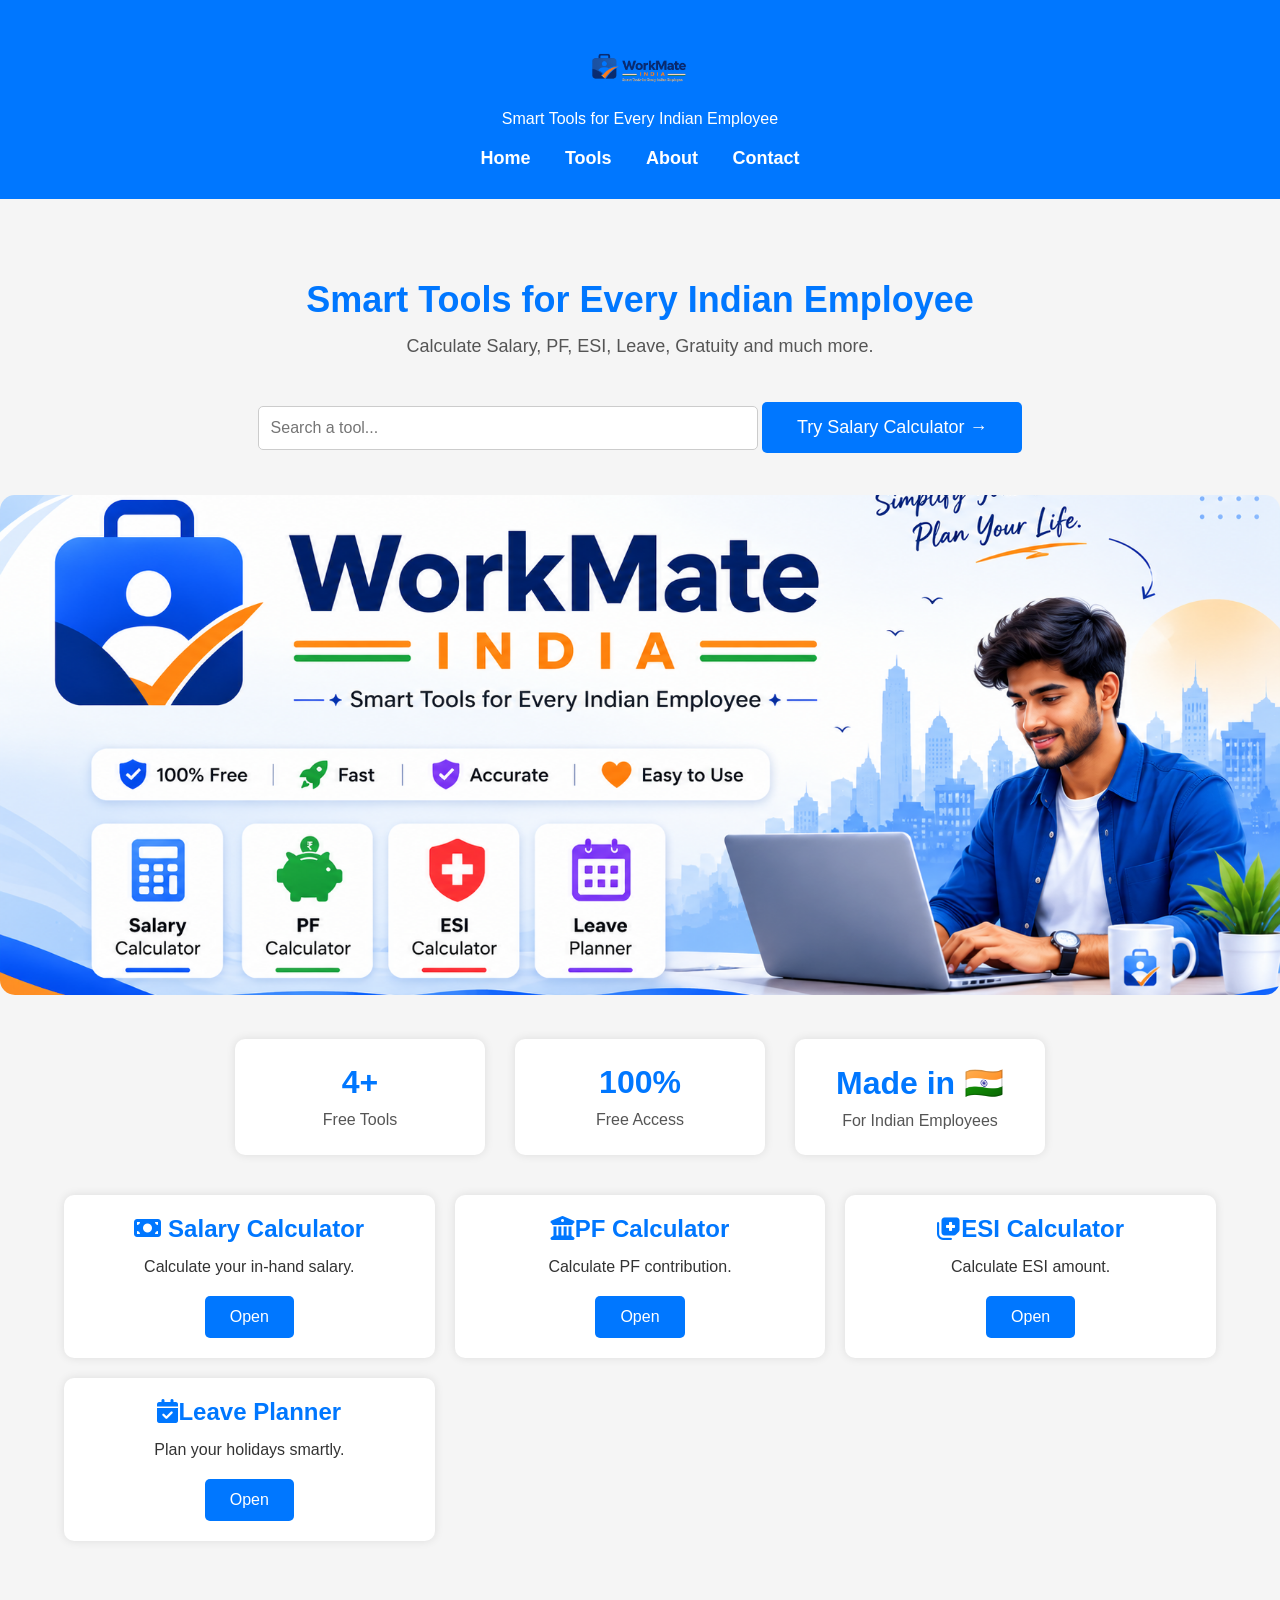
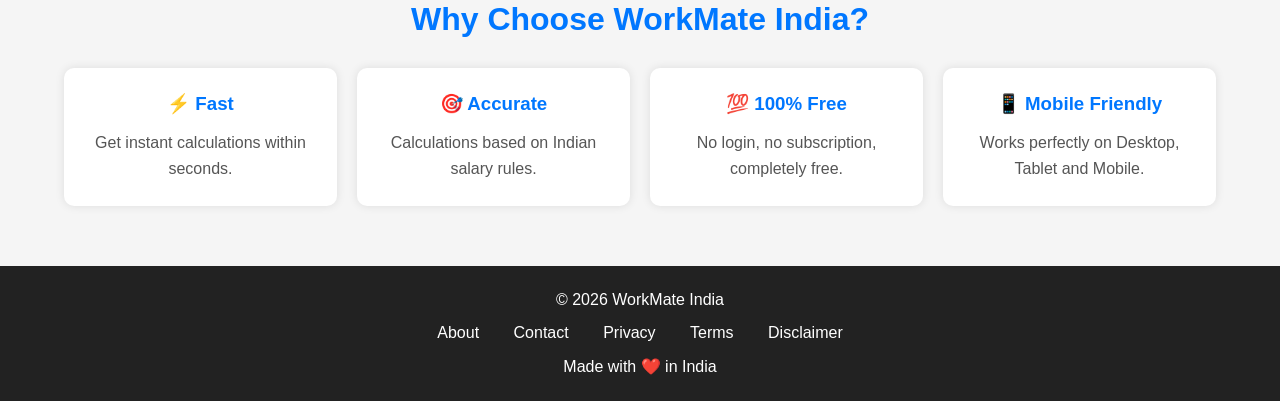
==== index.html @ 1a1a3b69 "Added Google Search Console verification file" ====
<!DOCTYPE html>
<html lang="en">

<head>
    <meta charset="UTF-8">
    <meta name="viewport" content="width=device-width, initial-scale=1.0">
    <title>WorkMate India</title>
    <link rel="icon" href="assets/favicon.ico">
    <meta name="description"
        content="Free Salary Calculator, PF Calculator, ESI Calculator and Leave Planner for Indian Employees.">

    <meta name="keywords"
        content="Salary Calculator India, PF Calculator, ESI Calculator, Leave Planner, WorkMate India">

    <meta name="robots" content="index, follow">

    <meta property="og:title" content="WorkMate India">

    <meta property="og:description" content="Smart Tools for Every Indian Employee">

    <meta property="og:type" content="website">
    <meta property="og:image" content="assets/og-image.png">
    <link rel="icon" type="image/png" href="assets/favicon.png">
    <link rel="stylesheet" href="style.css">


    <link rel="stylesheet" href="https://cdnjs.cloudflare.com/ajax/libs/font-awesome/6.7.2/css/all.min.css">
    <meta name="author" content="Kumar Palla">
    <!-- Google tag (gtag.js) -->
    <script async src="https://www.googletagmanager.com/gtag/js?id=G-10MCYLHTVH"></script>
    <script>
        window.dataLayer = window.dataLayer || [];
        function gtag() { dataLayer.push(arguments); }
        gtag('js', new Date());

        gtag('config', 'G-10MCYLHTVH');
    </script>
</head>

<body>

    <!-- Header -->
    <header>

        <div class="logo">
            <img src="assets/logo.png" alt="WorkMate India Logo">
        </div>

        <p>Smart Tools for Every Indian Employee</p>

        <nav>
            <a href="index.html">Home</a>
            <a href="#tools">Tools</a>
            <a href="about.html">About</a>
            <a href="contact.html">Contact</a>
        </nav>

    </header>


    <!-- Hero Section -->
    <section class="hero">

        <h2>Smart Tools for Every Indian Employee</h2>

        <p>
            Calculate Salary, PF, ESI, Leave, Gratuity and much more.
        </p>

        <input type="text" id="searchBox" placeholder="Search a tool...">
        <a href="tools/salary.html">
            <button class="hero-btn">
                Try Salary Calculator →
            </button>
        </a>

    </section>
    <section class="hero-banner">
        <img src="assets/banner.png" alt="WorkMate India Banner">
    </section>



    <!-- Stats Section -->
    <section class="stats">

        <div class="stat">
            <h2>4+</h2>
            <p>Free Tools</p>
        </div>

        <div class="stat">
            <h2>100%</h2>
            <p>Free Access</p>
        </div>

        <div class="stat">
            <h2>Made in 🇮🇳</h2>
            <p>For Indian Employees</p>
        </div>

    </section>

    <!-- Tools Section -->
    <section class="tools" id="tools">

        <div class="card">
            <h2><i class="fa-solid fa-money-bill"></i>
                Salary Calculator</h2>
            <p>Calculate your in-hand salary.</p>

            <a href="tools/salary.html">
                <button>Open</button>
            </a>
        </div>

        <div class="card">
            <h2><i class="fa-solid fa-building-columns"></i>PF Calculator</h2>
            <p>Calculate PF contribution.</p>

            <a href="tools/pf.html">
                <button>Open</button>
            </a>
        </div>

        <div class="card">
            <h2><i class="fa-solid fa-notes-medical"></i>ESI Calculator</h2>
            <p>Calculate ESI amount.</p>

            <a href="tools/esi.html">
                <button>Open</button>
            </a>
        </div>

        <div class="card">
            <h2><i class="fa-solid fa-calendar-check"></i>Leave Planner</h2>
            <p>Plan your holidays smartly.</p>

            <a href="tools/leave.html">
                <button>Open</button>
            </a>
        </div>

    </section>

    <!-- Why Choose WorkMate Section -->
    <section class="features">

        <h2>Why Choose WorkMate India?</h2>

        <div class="feature-grid">

            <div class="feature-card">
                <h3>⚡ Fast</h3>
                <p>Get instant calculations within seconds.</p>
            </div>

            <div class="feature-card">
                <h3>🎯 Accurate</h3>
                <p>Calculations based on Indian salary rules.</p>
            </div>

            <div class="feature-card">
                <h3>💯 100% Free</h3>
                <p>No login, no subscription, completely free.</p>
            </div>

            <div class="feature-card">
                <h3>📱 Mobile Friendly</h3>
                <p>Works perfectly on Desktop, Tablet and Mobile.</p>
            </div>

        </div>

    </section>

    <footer>

        <p>© 2026 WorkMate India</p>

        <div class="footer-links">

            <a href="about.html">About</a>

            <a href="contact.html">Contact</a>

            <a href="privacy.html">Privacy</a>

            <a href="terms.html">Terms</a>
            <a href="disclaimer.html">Disclaimer</a>

        </div>

        <p>Made with ❤️ in India</p>

    </footer>

    <script src="script.js"></script>

</body>

</html>
---- style.css ----
/* ===========================
   Global Styles
=========================== */

* {
    margin: 0;
    padding: 0;
    box-sizing: border-box;
    font-family: Arial, Helvetica, sans-serif;
}

body {
    background: #f5f5f5;
    color: #333;
}

/* ===========================
   Header
=========================== */

header {
    background: #0077ff;
    color: white;
    padding: 30px;
    text-align: center;
}

/* ===========================
   Navigation
=========================== */

nav {
    margin-top: 20px;
}

nav a {
    color: white;
    text-decoration: none;
    margin: 0 15px;
    font-size: 18px;
    font-weight: bold;
    transition: 0.3s;
}

nav a:hover {
    color: #ffd700;
}

/* ===========================
   Cards Layout
=========================== */

.tools {
    width: 90%;
    margin: 30px auto;
    display: grid;
    grid-template-columns: repeat(auto-fit, minmax(280px, 1fr));
    gap: 20px;
}

.card {
    background: white;
    padding: 20px;
    border-radius: 10px;
    box-shadow: 0 0 10px rgba(0, 0, 0, 0.1);
    text-align: center;
}

.card h2 {
    margin-bottom: 15px;
    color: #0077ff;
}

.card p {
    margin-bottom: 20px;
}

/* ===========================
   Inputs
=========================== */

input,
select {
    width: 100%;
    padding: 12px;
    margin-top: 10px;
    margin-bottom: 15px;
    border: 1px solid #ccc;
    border-radius: 5px;
    font-size: 16px;
}

/* ===========================
   Checkboxes
=========================== */

.checkbox {
    text-align: left;
    margin-bottom: 15px;
}

.checkbox label {
    display: flex;
    align-items: center;
    gap: 10px;
    cursor: pointer;
    font-size: 16px;
}

.checkbox input {
    width: 18px;
    height: 18px;
    margin: 0;
}

/* ===========================
   Buttons
=========================== */

button {
    background: #0077ff;
    color: white;
    border: none;
    padding: 12px 25px;
    cursor: pointer;
    border-radius: 5px;
    transition: 0.3s;
    font-size: 16px;
}

button:hover {
    background: #005fd1;
}

/* ===========================
   Result
=========================== */

#result {
    margin-top: 15px;
}

/* ===========================
   Result Table
=========================== */

.result-table {
    width: 100%;
    border-collapse: collapse;
    margin-top: 20px;
}

.result-table td {
    padding: 12px;
    border-bottom: 1px solid #ddd;
}

.result-table td:first-child {
    text-align: left;
}

.result-table td:last-child {
    text-align: right;
    font-weight: bold;
}

.result-table .total {
    background: #0077ff;
    color: white;
    font-size: 18px;
}

/* ===========================
   Action Buttons
=========================== */

.action-buttons {
    display: flex;
    justify-content: center;
    gap: 10px;
    margin-top: 20px;
    flex-wrap: wrap;
}

.action-buttons a {
    text-decoration: none;
}

.action-buttons button {
    min-width: 140px;
}

/* ===========================
   Footer
=========================== */

footer {
    background: #222;
    color: white;
    text-align: center;
    padding: 20px;
    margin-top: 50px;
}

footer p {
    margin: 5px 0;
}

/* ===========================
   Responsive
=========================== */

@media (max-width:768px) {

    header h1 {
        font-size: 28px;
    }

    nav a {
        display: block;
        margin: 10px 0;
    }

    .tools {
        width: 95%;
    }

    .card {
        padding: 15px;
    }

    button {
        width: 100%;
    }

    textarea {
        width: 100%;
        padding: 12px;
        margin-top: 10px;
        margin-bottom: 15px;
        border: 1px solid #ccc;
        border-radius: 5px;
        resize: vertical;
        font-size: 16px;
    }

    /* ===========================
   Hero Section
=========================== */

    .hero {
        text-align: center;
        padding: 40px 20px;
    }

    .hero h2 {
        color: #0077ff;
        font-size: 36px;
        margin-bottom: 15px;
    }

    .hero p {
        color: #555;
        margin-bottom: 25px;
        font-size: 18px;
    }

    #searchBox {
        width: 50%;
        max-width: 500px;
    }

    @media(max-width:768px) {

        #searchBox {

            width: 90%;

        }

    }

}

/* ===========================
   Hero Section
=========================== */

.hero {
    text-align: center;
    padding: 40px 20px;
}

.hero h2 {
    color: #0077ff;
    font-size: 36px;
    margin-bottom: 15px;
}

.hero p {
    color: #555;
    margin-bottom: 25px;
    font-size: 18px;
}

#searchBox {
    width: 50%;
    max-width: 500px;
}

@media(max-width:768px) {

    #searchBox {

        width: 90%;

    }

}

.logo {

    font-size: 42px;

    font-weight: bold;

    letter-spacing: 1px;

}

/* ===========================
   Stats Section
=========================== */

.stats {
    display: flex;
    justify-content: center;
    gap: 30px;
    margin: 40px auto;
    flex-wrap: wrap;
    width: 90%;
}

.stat {
    background: #fff;
    padding: 25px;
    width: 250px;
    border-radius: 10px;
    box-shadow: 0 0 10px rgba(0, 0, 0, .1);
    text-align: center;
    transition: 0.3s;
}

.stat:hover {
    transform: translateY(-5px);
}

.stat h2 {
    color: #0077ff;
    font-size: 32px;
    margin-bottom: 10px;
}

.stat p {
    color: #555;
}

/* ===========================
   Why Choose WorkMate
=========================== */

.features {
    width: 90%;
    margin: 60px auto;
    text-align: center;
}

.features h2 {
    color: #0077ff;
    margin-bottom: 30px;
    font-size: 32px;
}

.feature-grid {
    display: grid;
    grid-template-columns: repeat(auto-fit, minmax(230px, 1fr));
    gap: 20px;
}

.feature-card {
    background: white;
    padding: 25px;
    border-radius: 10px;
    box-shadow: 0 0 10px rgba(0, 0, 0, .1);
    transition: 0.3s;
}

.feature-card:hover {
    transform: translateY(-5px);
}

.feature-card h3 {
    color: #0077ff;
    margin-bottom: 15px;
}

.feature-card p {
    color: #555;
    line-height: 1.6;
}

.hero-btn {
    margin-top: 20px;
    padding: 15px 35px;
    font-size: 18px;
}

.footer-links {

    margin: 15px 0;

}

.footer-links a {

    color: white;

    text-decoration: none;

    margin: 0 15px;

}

.footer-links a:hover {

    text-decoration: underline;

}

.logo img {
    height: 70px;
}

.hero {

    background: #f5f5f5;

    padding: 80px 20px;

    text-align: center;

    color: #222;
    padding-bottom: 30px;

}

.logo {
    display: flex;
    justify-content: center;
    align-items: center;
    gap: 20px;
}

.logo img {
    width: 120px;
    height: auto;
}

.logo h1 {
    color: #fff;
    font-size: 48px;
    margin: 0;
}

.logo p {
    color: #fff;
    margin-top: 5px;
    font-size: 20px;
}

.hero-banner {
    width: 100%;
    margin: 30px 0;
    margin-top: 0;
}

.hero-banner img {
    width: 100%;
    max-height: 500px;
    object-fit: cover;
    border-radius: 15px;
}

.card {

    transition: .3s;

}

.card:hover {

    transform: translateY(-8px);

    box-shadow: 0 15px 35px rgba(0, 0, 0, .15);

}
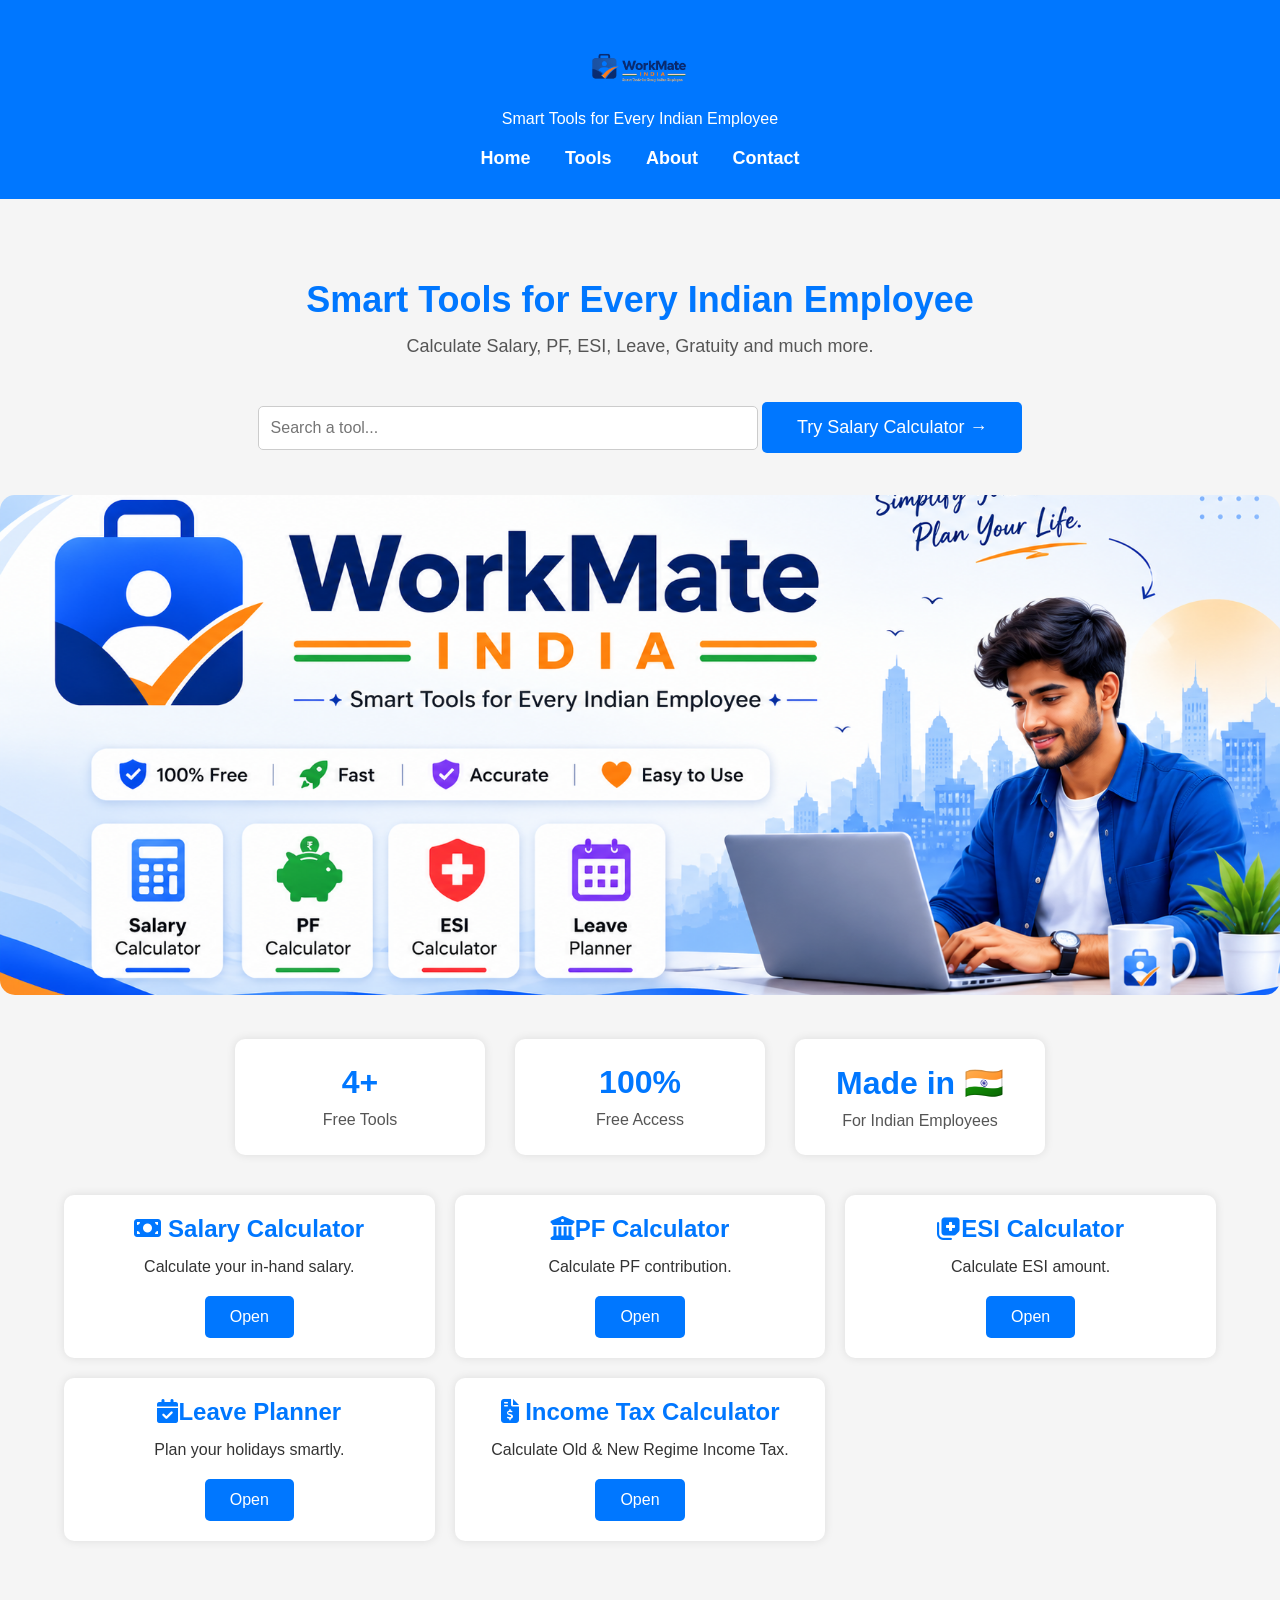
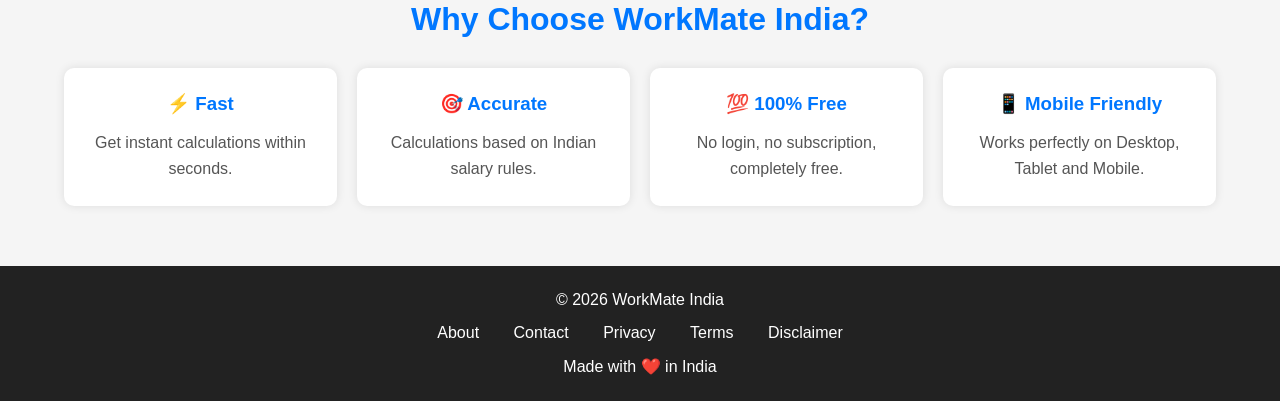
==== commit bdc10275: "Refactored JavaScript into separate modules" ====
--- a/index.html
+++ b/index.html
@@ -140,6 +140,20 @@
                 <button>Open</button>
             </a>
         </div>
+        <div class="card">
+
+            <h2>
+                <i class="fa-solid fa-file-invoice-dollar"></i>
+                Income Tax Calculator
+            </h2>
+
+            <p>Calculate Old & New Regime Income Tax.</p>
+
+            <a href="tools/tax.html">
+                <button>Open</button>
+            </a>
+
+        </div>
 
     </section>
 
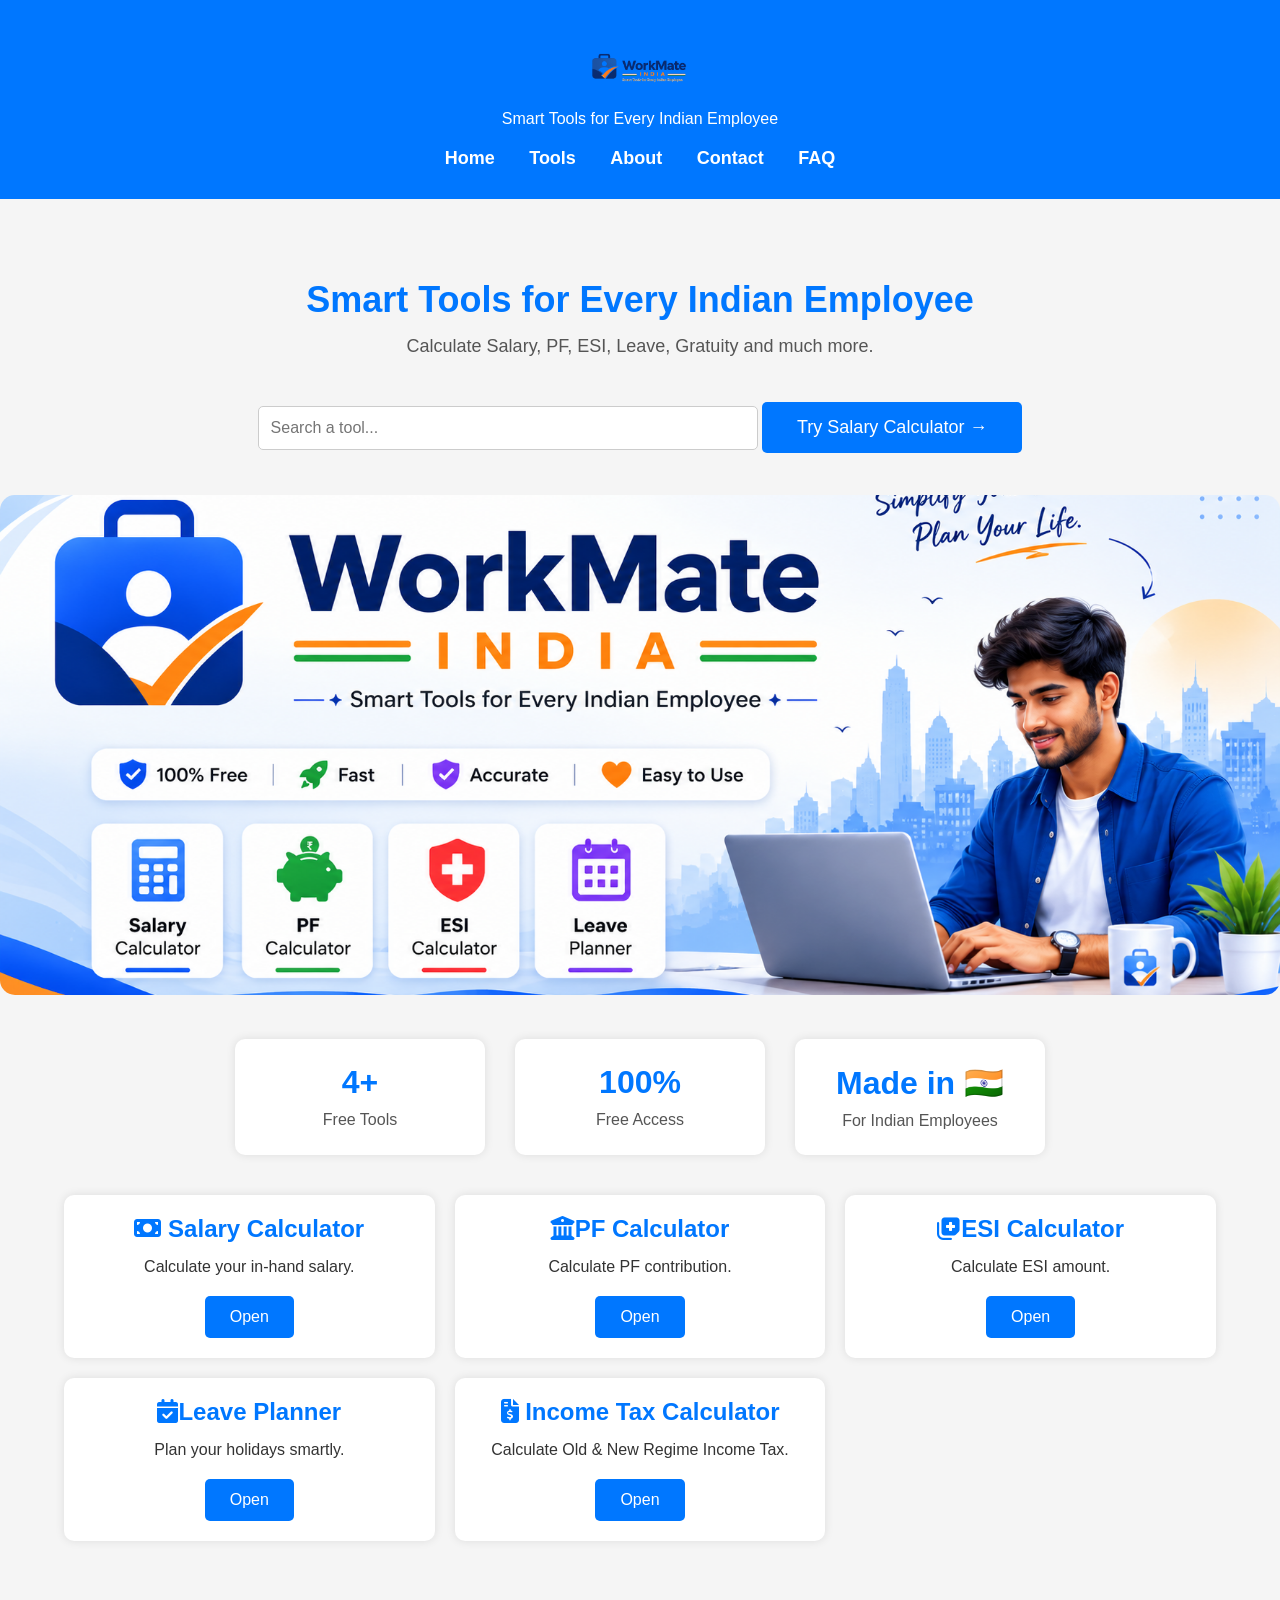
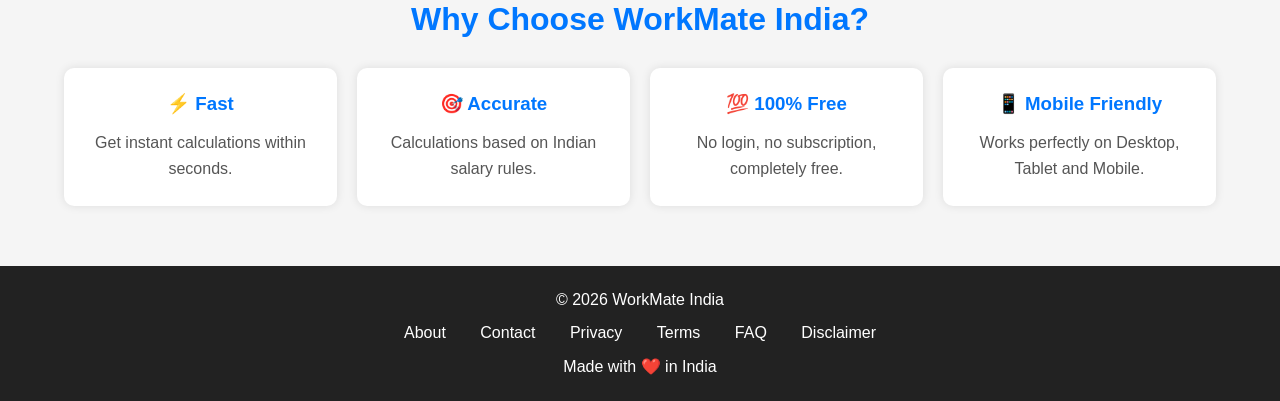
==== commit d98a7ce3: "Added FAQ page" ====
--- a/index.html
+++ b/index.html
@@ -53,6 +53,7 @@
             <a href="#tools">Tools</a>
             <a href="about.html">About</a>
             <a href="contact.html">Contact</a>
+            <a href="faq.html">FAQ</a>
         </nav>
 
     </header>
@@ -201,6 +202,7 @@
             <a href="privacy.html">Privacy</a>
 
             <a href="terms.html">Terms</a>
+            <a href="faq.html">FAQ</a>
             <a href="disclaimer.html">Disclaimer</a>
 
         </div>
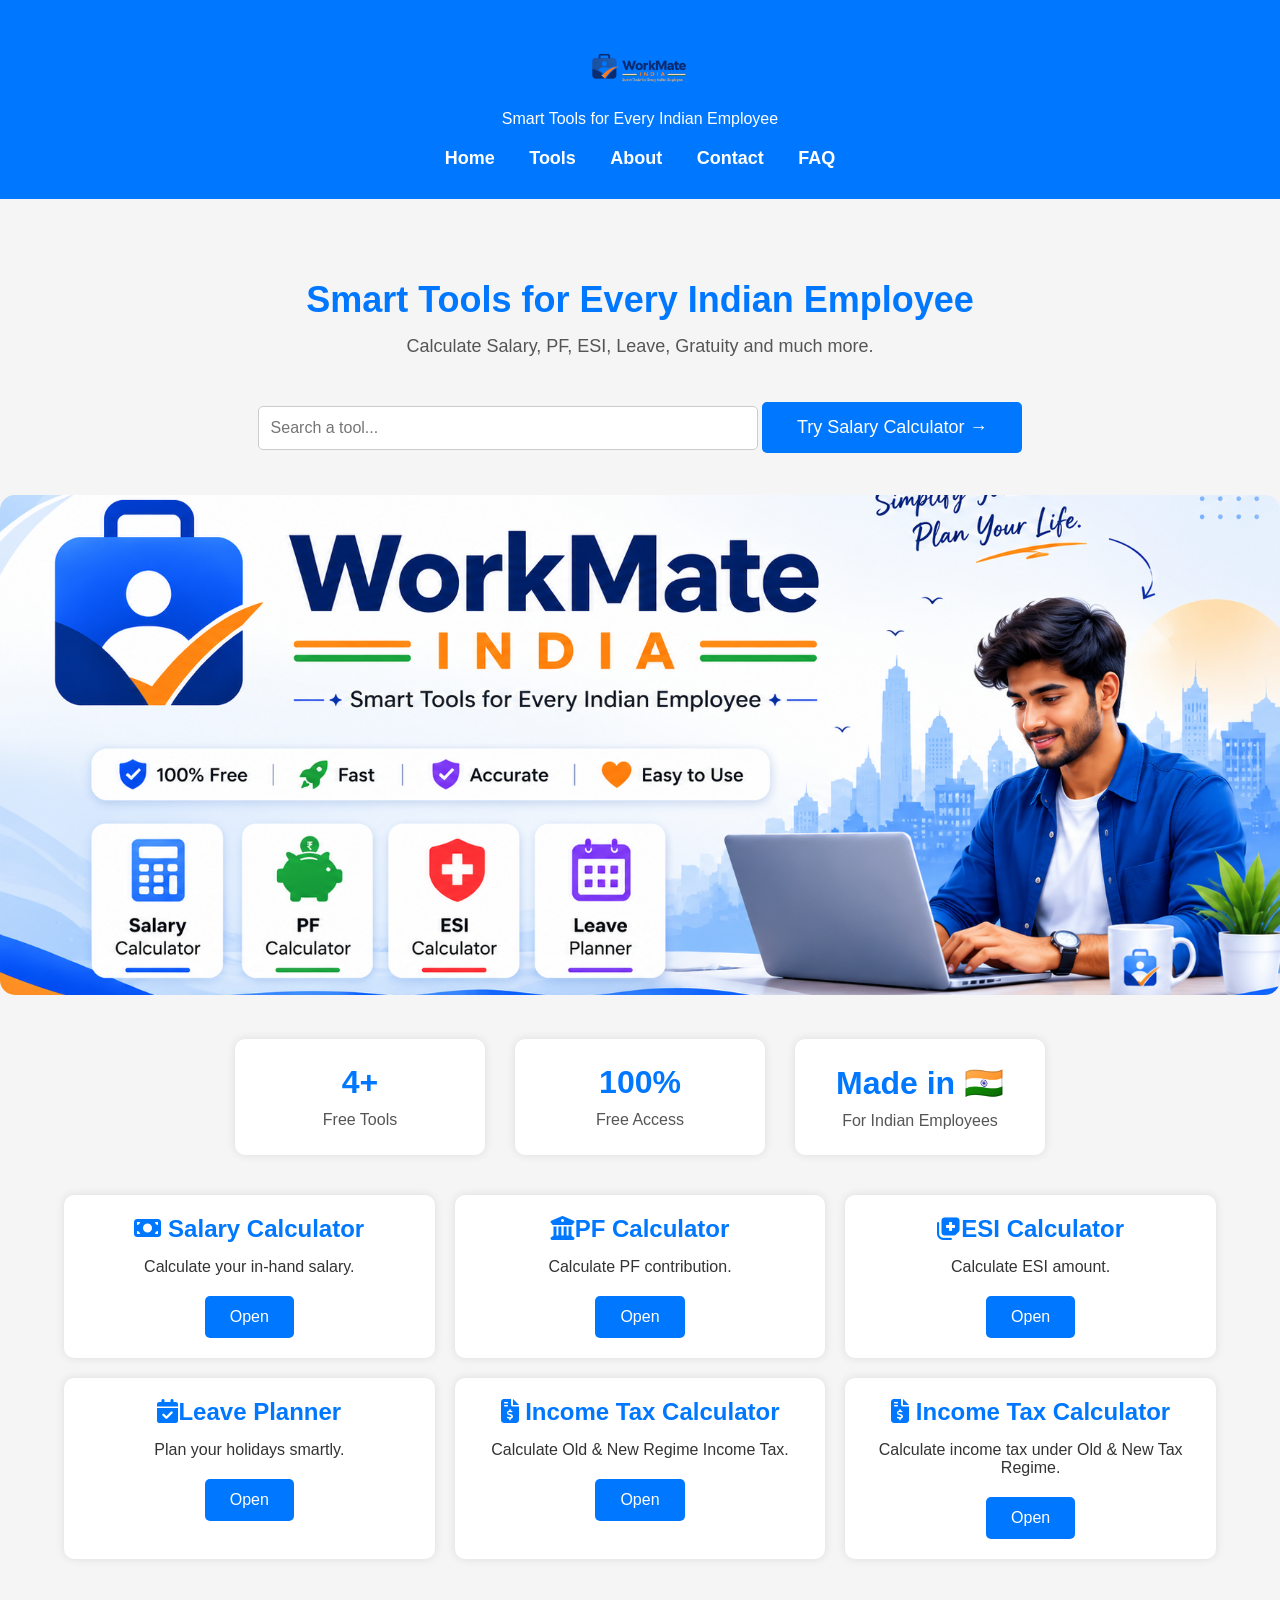
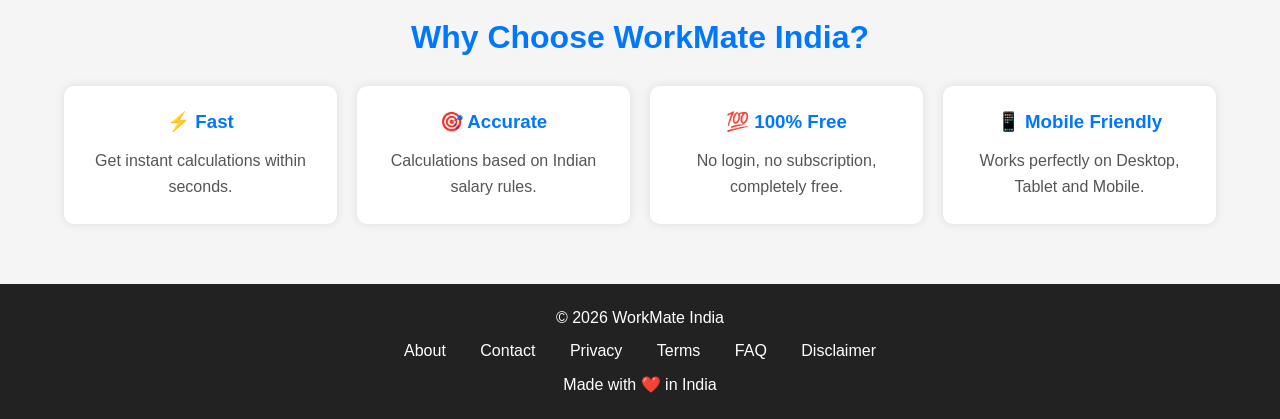
==== commit 5cc8a387: "Added income tax page" ====
--- a/index.html
+++ b/index.html
@@ -155,6 +155,18 @@
             </a>
 
         </div>
+        <div class="card">
+            <h2>
+                <i class="fa-solid fa-file-invoice-dollar"></i>
+                Income Tax Calculator
+            </h2>
+
+            <p>Calculate income tax under Old & New Tax Regime.</p>
+
+            <a href="tools/income-tax.html">
+                <button>Open</button>
+            </a>
+        </div>
 
     </section>
 
@@ -202,7 +214,7 @@
             <a href="privacy.html">Privacy</a>
 
             <a href="terms.html">Terms</a>
-            <a href="faq.html">FAQ</a>
+            <a href="./faq.html">FAQ</a>
             <a href="disclaimer.html">Disclaimer</a>
 
         </div>
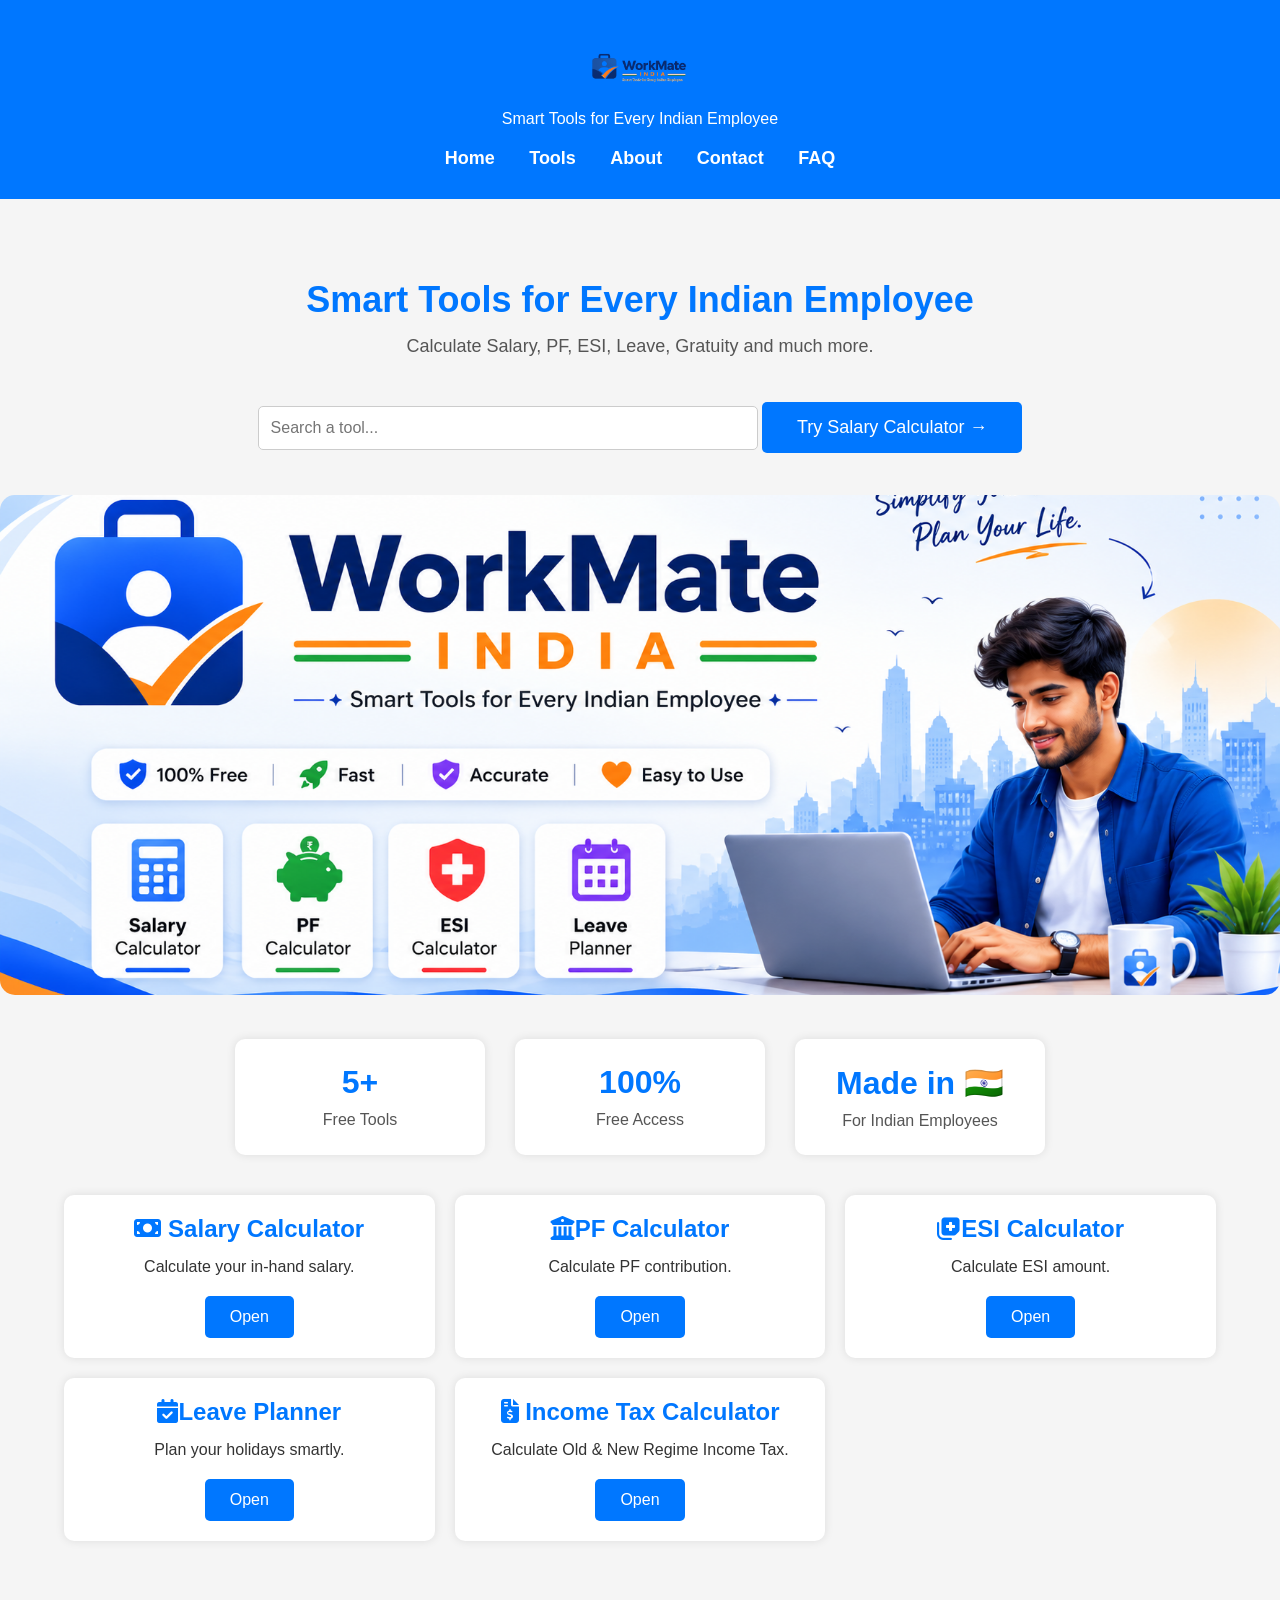
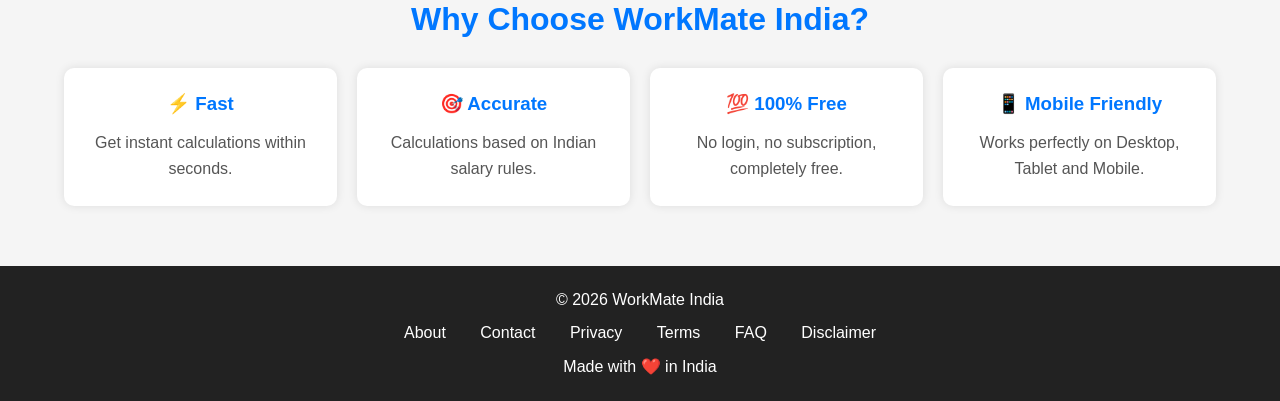
==== commit 55e2ebdb: "updated" ====
--- a/index.html
+++ b/index.html
@@ -86,7 +86,7 @@
     <section class="stats">
 
         <div class="stat">
-            <h2>4+</h2>
+            <h2>5+</h2>
             <p>Free Tools</p>
         </div>
 
@@ -155,18 +155,7 @@
             </a>
 
         </div>
-        <div class="card">
-            <h2>
-                <i class="fa-solid fa-file-invoice-dollar"></i>
-                Income Tax Calculator
-            </h2>
-
-            <p>Calculate income tax under Old & New Tax Regime.</p>
-
-            <a href="tools/income-tax.html">
-                <button>Open</button>
-            </a>
-        </div>
+
 
     </section>
 
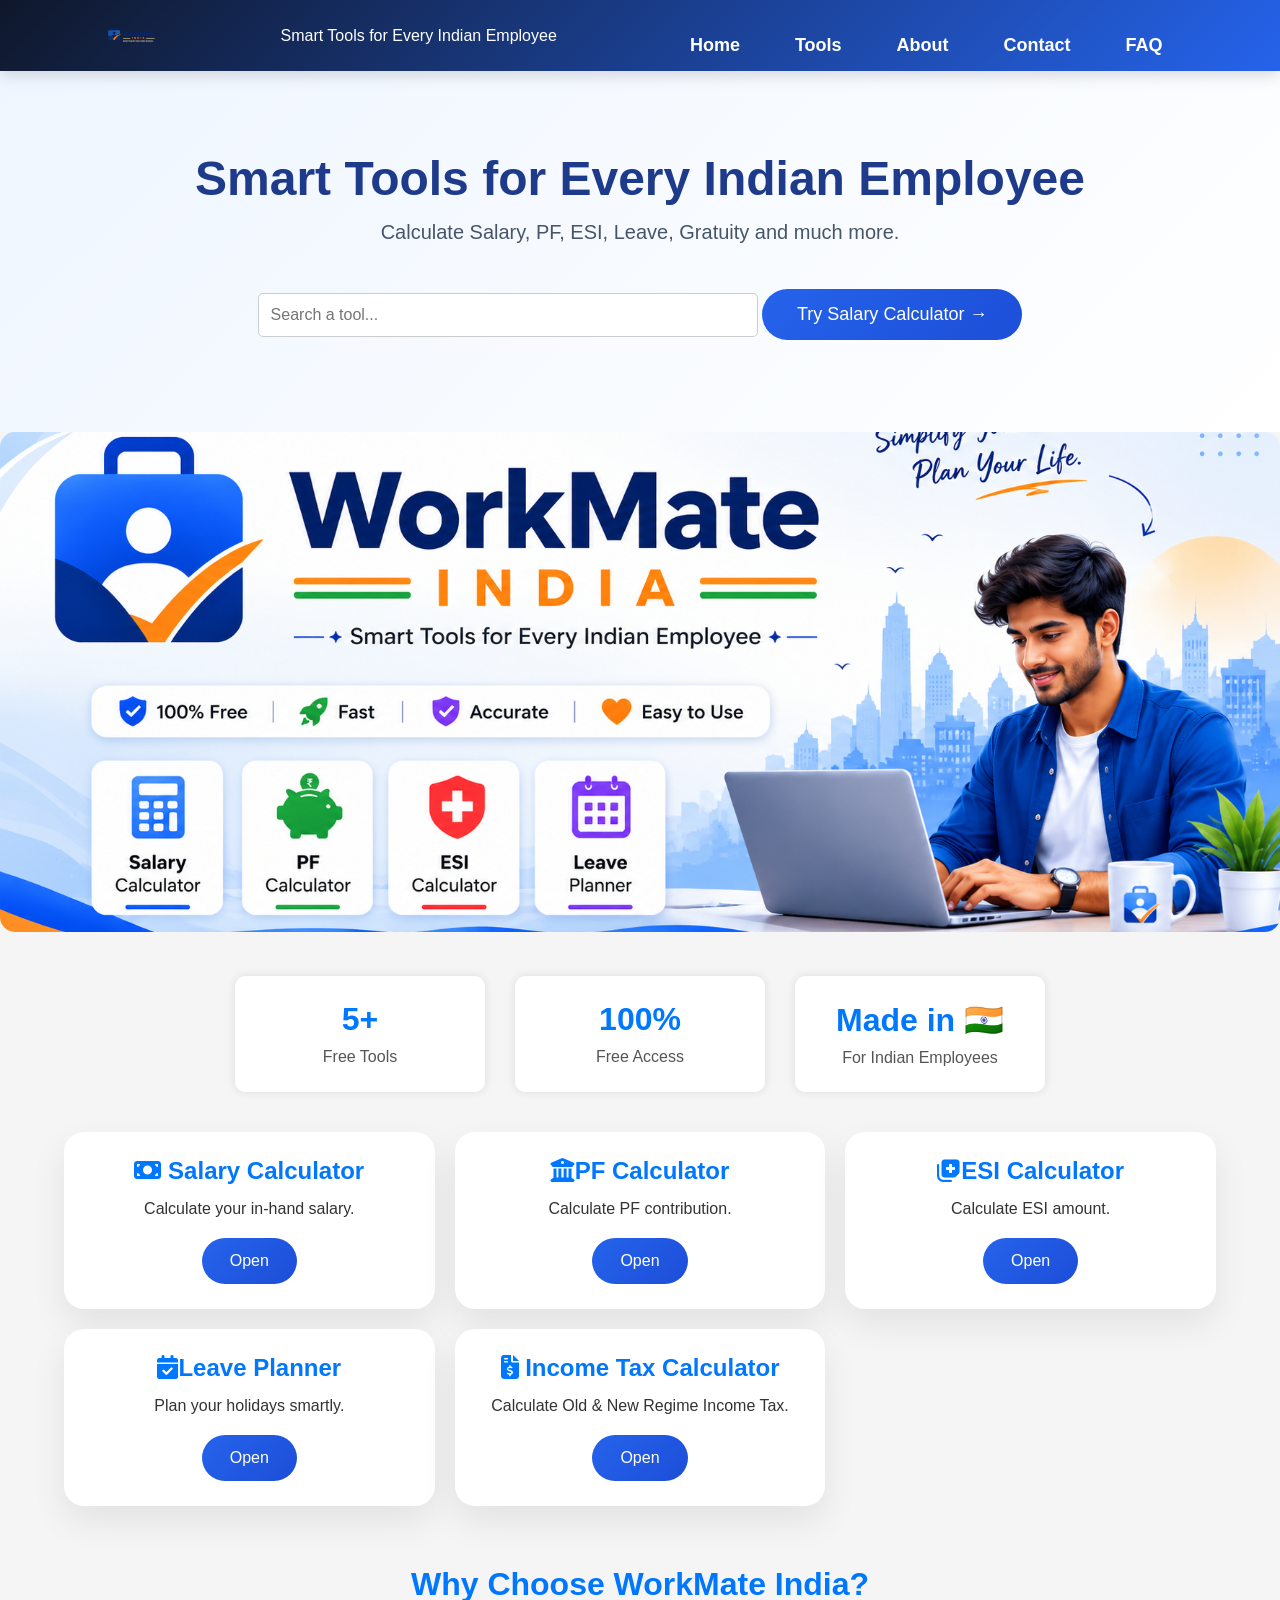
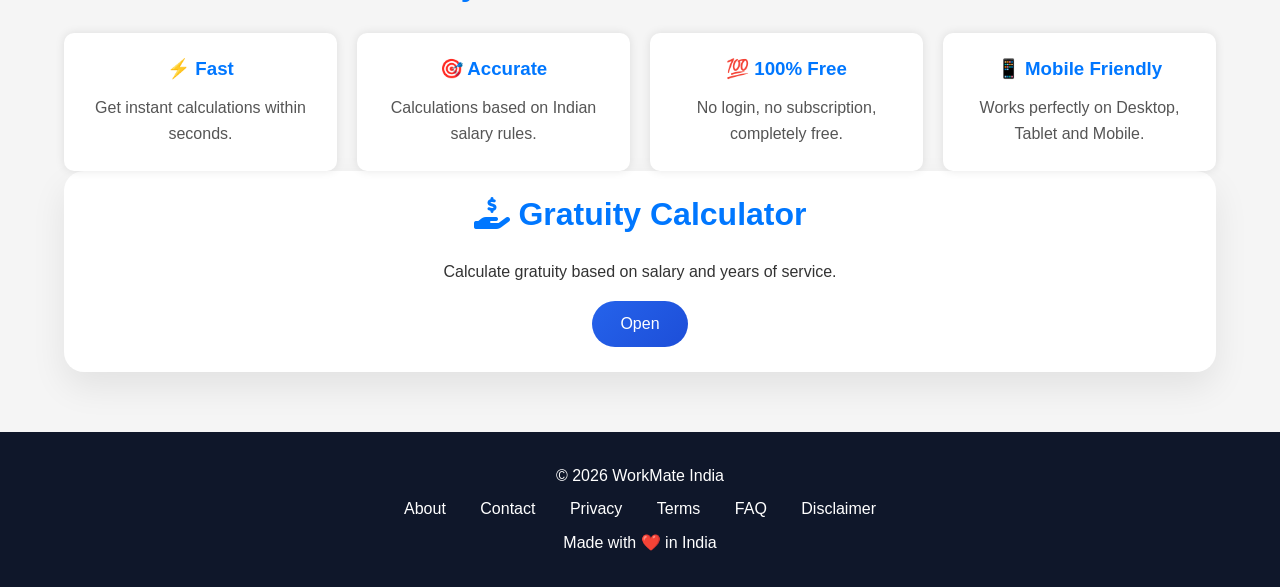
==== commit 9eea1032: "Added Gratuity Calculator" ====
--- a/index.html
+++ b/index.html
@@ -150,7 +150,7 @@
 
             <p>Calculate Old & New Regime Income Tax.</p>
 
-            <a href="tools/tax.html">
+            <a href="tools/income-tax.html">
                 <button>Open</button>
             </a>
 
@@ -185,6 +185,20 @@
                 <h3>📱 Mobile Friendly</h3>
                 <p>Works perfectly on Desktop, Tablet and Mobile.</p>
             </div>
+
+        </div>
+        <div class="card">
+
+            <h2>
+                <i class="fa-solid fa-hand-holding-dollar"></i>
+                Gratuity Calculator
+            </h2>
+
+            <p>Calculate gratuity based on salary and years of service.</p>
+
+            <a href="tools/gratuity.html">
+                <button>Open</button>
+            </a>
 
         </div>
 
@@ -212,7 +226,8 @@
 
     </footer>
 
-    <script src="script.js"></script>
+    <!-- <script src="script.js"></script> -->
+    <link rel="stylesheet" href="style-v2.css">
 
 </body>
 
--- a/style-v2.css
+++ b/style-v2.css
@@ -0,0 +1,112 @@
+/* WorkMate India - style.css v2 Starter Replace your header,
+hero,
+card,
+button and footer styles with these improved styles. */
+
+/* HEADER */
+header {
+    position: sticky;
+    top: 0;
+    z-index: 1000;
+    display: flex;
+    justify-content: space-between;
+    align-items: center;
+    padding: 15px 8%;
+    background: linear-gradient(135deg, #0f172a, #2563eb);
+    color: #fff;
+    box-shadow: 0 4px 15px rgba(0, 0, 0, .15);
+}
+
+.logo {
+    display: flex;
+    align-items: center;
+    gap: 12px;
+    font-size: 28px;
+    font-weight: bold;
+}
+
+.logo img {
+    width: 60px;
+    border-radius: 12px;
+}
+
+nav {
+    display: flex;
+    gap: 25px;
+}
+
+nav a {
+    color: #fff;
+    text-decoration: none;
+    font-weight: 600;
+    transition: .3s;
+}
+
+nav a:hover {
+    color: #FFD700;
+}
+
+/* HERO */
+.hero {
+    background: linear-gradient(135deg, #eff6ff, #ffffff);
+    text-align: center;
+    padding: 80px 20px;
+}
+
+.hero h2 {
+    font-size: 48px;
+    color: #1e3a8a;
+}
+
+.hero p {
+    font-size: 20px;
+    color: #475569;
+}
+
+/* CARDS */
+.card {
+    background: #fff;
+    border-radius: 20px;
+    padding: 25px;
+    box-shadow: 0 15px 35px rgba(0, 0, 0, .08);
+    transition: .3s;
+}
+
+.card:hover {
+    transform: translateY(-8px);
+}
+
+/* BUTTON */
+button {
+    border: none;
+    border-radius: 50px;
+    padding: 14px 28px;
+    background: linear-gradient(135deg, #2563eb, #1d4ed8);
+    color: #fff;
+    cursor: pointer;
+}
+
+/* FOOTER */
+footer {
+    background: #0f172a;
+    color: #fff;
+    text-align: center;
+    padding: 30px;
+}
+
+/* RESPONSIVE */
+@media(max-width:768px) {
+    header {
+        flex-direction: column;
+        gap: 15px;
+    }
+
+    nav {
+        flex-wrap: wrap;
+        justify-content: center;
+    }
+
+    .hero h2 {
+        font-size: 34px;
+    }
+}
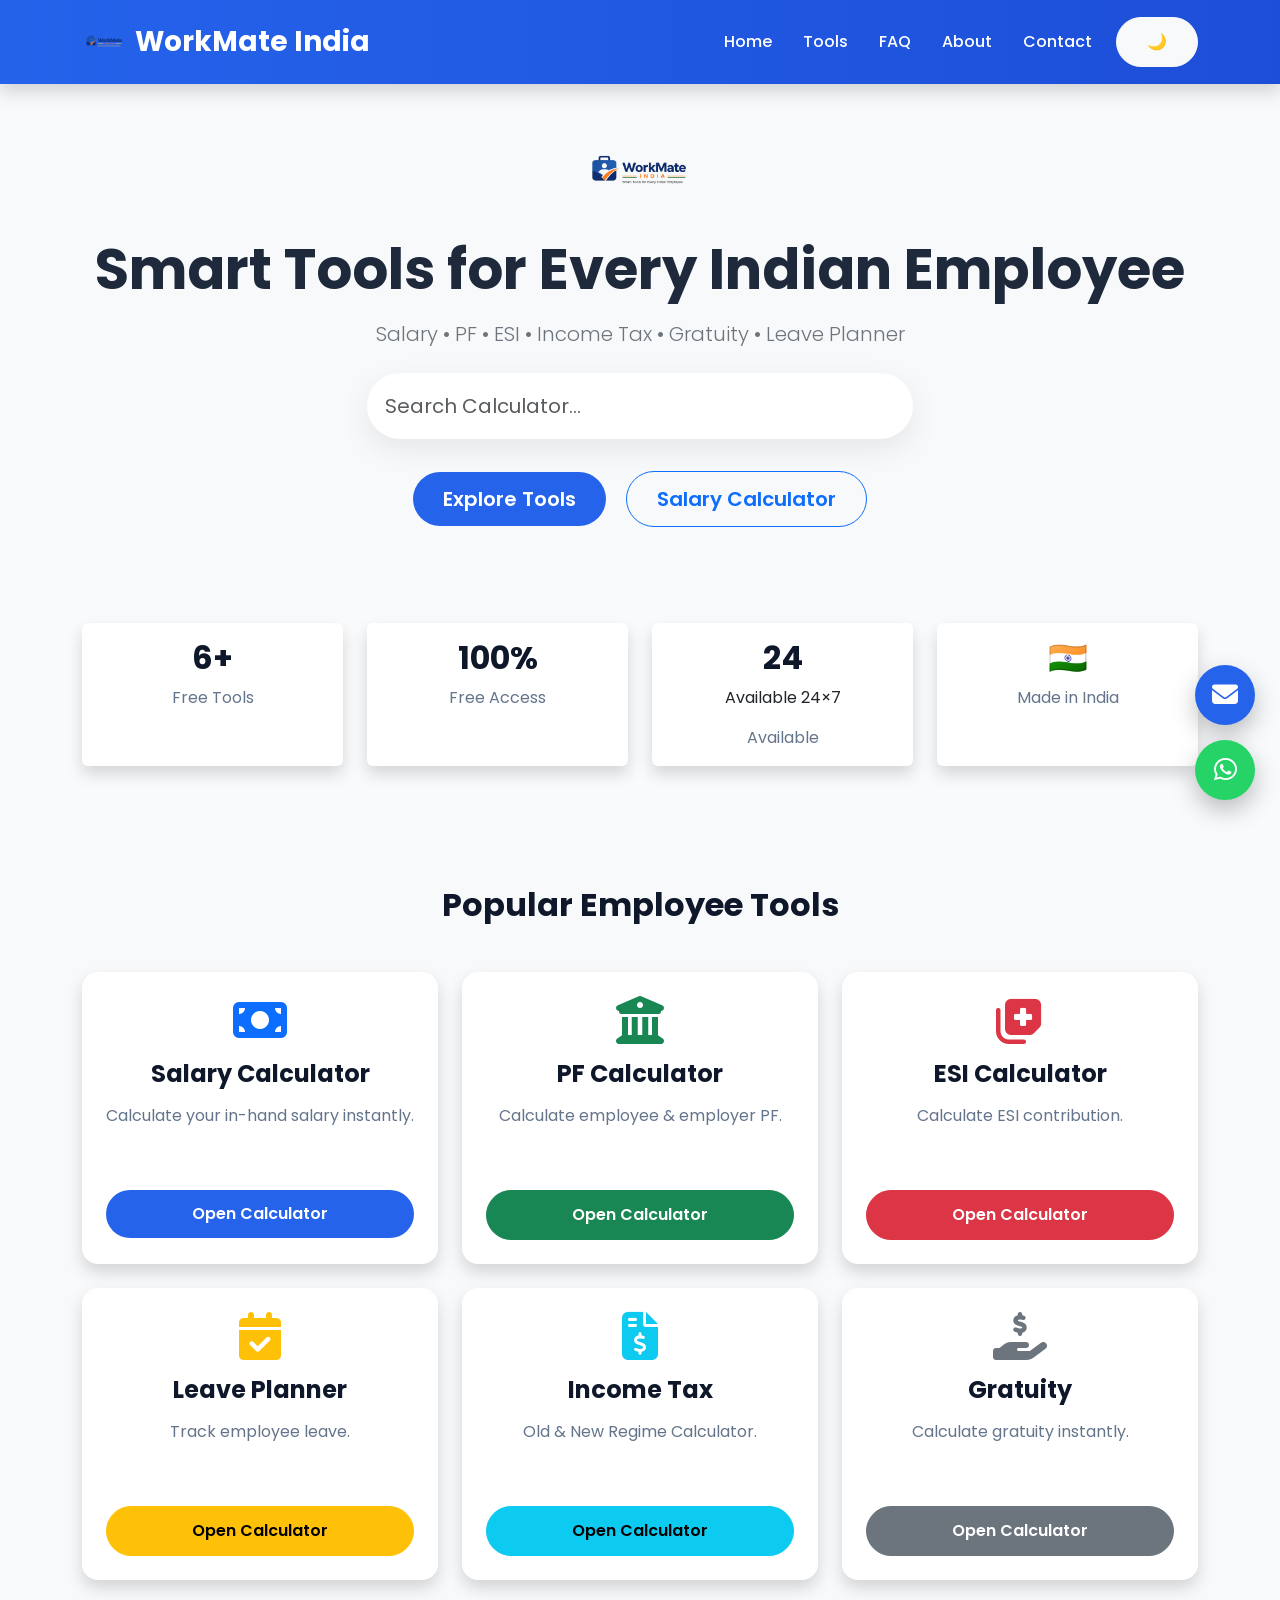
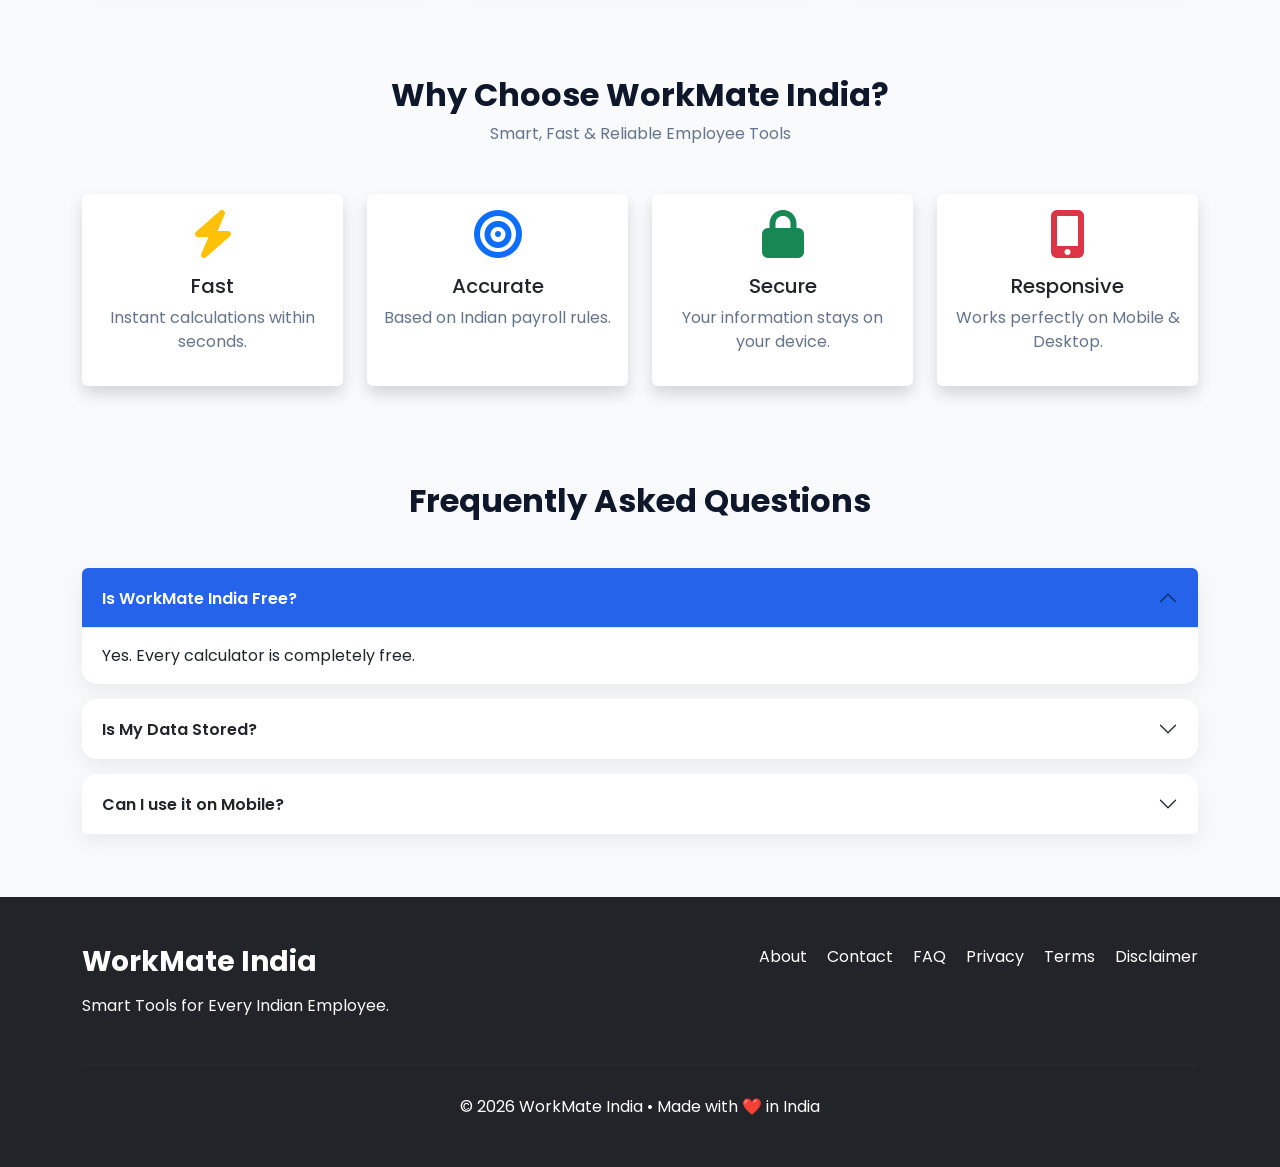
==== commit a8757c82: "updated version" ====
--- a/index.html
+++ b/index.html
@@ -2,232 +2,896 @@
 <html lang="en">
 
 <head>
+
     <meta charset="UTF-8">
     <meta name="viewport" content="width=device-width, initial-scale=1.0">
-    <title>WorkMate India</title>
-    <link rel="icon" href="assets/favicon.ico">
+
+    <title>WorkMate India | Smart Tools for Every Indian Employee</title>
+
     <meta name="description"
-        content="Free Salary Calculator, PF Calculator, ESI Calculator and Leave Planner for Indian Employees.">
+        content="Free Salary Calculator, PF Calculator, ESI Calculator, Income Tax Calculator, Gratuity Calculator and Leave Planner for Indian Employees.">
 
     <meta name="keywords"
-        content="Salary Calculator India, PF Calculator, ESI Calculator, Leave Planner, WorkMate India">
-
-    <meta name="robots" content="index, follow">
+        content="Salary Calculator India, PF Calculator, ESI Calculator, Income Tax Calculator, Gratuity Calculator, WorkMate India">
+
+    <meta name="author" content="Kumar Palla">
+
+    <meta name="robots" content="index,follow">
 
     <meta property="og:title" content="WorkMate India">
 
     <meta property="og:description" content="Smart Tools for Every Indian Employee">
 
     <meta property="og:type" content="website">
+
     <meta property="og:image" content="assets/og-image.png">
-    <link rel="icon" type="image/png" href="assets/favicon.png">
+
+    <link rel="icon" href="assets/favicon.png">
+
+    <!-- Bootstrap 5 -->
+
+    <link href="https://cdn.jsdelivr.net/npm/bootstrap@5.3.7/dist/css/bootstrap.min.css" rel="stylesheet">
+
+    <!-- Font Awesome -->
+
+    <link rel="stylesheet" href="https://cdnjs.cloudflare.com/ajax/libs/font-awesome/6.7.2/css/all.min.css">
+
+    <!-- Custom CSS -->
+
     <link rel="stylesheet" href="style.css">
 
-
-    <link rel="stylesheet" href="https://cdnjs.cloudflare.com/ajax/libs/font-awesome/6.7.2/css/all.min.css">
-    <meta name="author" content="Kumar Palla">
-    <!-- Google tag (gtag.js) -->
+    <!-- Google Analytics -->
+
     <script async src="https://www.googletagmanager.com/gtag/js?id=G-10MCYLHTVH"></script>
+
     <script>
+
         window.dataLayer = window.dataLayer || [];
-        function gtag() { dataLayer.push(arguments); }
+
+        function gtag() {
+            dataLayer.push(arguments);
+        }
+
         gtag('js', new Date());
 
         gtag('config', 'G-10MCYLHTVH');
+
     </script>
+
+    <link rel="canonical" href="https://kumarpalla.github.io/workmate-india/">
+    <meta name="theme-color" content="#2563eb">
+    <meta property="og:url" content="https://kumarpalla.github.io/workmate-india/">
+    <meta property="og:image:width" content="1200">
+    <meta property="og:image:height" content="630">
+    <meta name="twitter:card" content="summary_large_image">
+
+    <meta name="twitter:title" content="WorkMate India">
+
+    <meta name="twitter:description" content="Smart Tools for Every Indian Employee">
+
+    <meta name="twitter:image" content="https://kumarpalla.github.io/workmate-india/assets/og-image.png">
+
 </head>
 
 <body>
-
-    <!-- Header -->
-    <header>
-
-        <div class="logo">
-            <img src="assets/logo.png" alt="WorkMate India Logo">
+    <!-- Loading Screen -->
+
+    <div id="loader">
+
+        <div class="loader-content">
+
+            <img src="assets/logo.png" alt="WorkMate India">
+
+            <h2>WorkMate India</h2>
+
+            <div class="spinner-border text-primary mt-3" role="status">
+
+            </div>
+
         </div>
 
-        <p>Smart Tools for Every Indian Employee</p>
-
-        <nav>
-            <a href="index.html">Home</a>
-            <a href="#tools">Tools</a>
-            <a href="about.html">About</a>
-            <a href="contact.html">Contact</a>
-            <a href="faq.html">FAQ</a>
-        </nav>
-
-    </header>
-
-
-    <!-- Hero Section -->
-    <section class="hero">
-
-        <h2>Smart Tools for Every Indian Employee</h2>
-
-        <p>
-            Calculate Salary, PF, ESI, Leave, Gratuity and much more.
-        </p>
-
-        <input type="text" id="searchBox" placeholder="Search a tool...">
-        <a href="tools/salary.html">
-            <button class="hero-btn">
-                Try Salary Calculator →
+    </div>
+
+    <!-- ===========================
+        NAVBAR
+=========================== -->
+
+    <nav class="navbar navbar-expand-lg navbar-dark bg-primary shadow sticky-top">
+
+        <div class="container">
+
+            <a class="navbar-brand fw-bold d-flex align-items-center" href="index.html">
+
+                <img src="assets/logo.png" width="45" class="me-2" alt="WorkMate India">
+
+                WorkMate India
+
+            </a>
+
+            <button class="navbar-toggler" type="button" data-bs-toggle="collapse" data-bs-target="#navbar">
+
+                <span class="navbar-toggler-icon"></span>
+
             </button>
+
+            <div class="collapse navbar-collapse" id="navbar">
+
+                <ul class="navbar-nav ms-auto">
+
+                    <li class="nav-item">
+
+                        <a class="nav-link active" href="index.html">
+
+                            Home
+
+                        </a>
+
+                    </li>
+
+                    <li class="nav-item">
+
+                        <a class="nav-link" href="#tools">
+
+                            Tools
+
+                        </a>
+
+                    </li>
+
+                    <li class="nav-item">
+
+                        <a class="nav-link" href="faq.html">
+
+                            FAQ
+
+                        </a>
+
+                    </li>
+
+                    <li class="nav-item">
+
+                        <a class="nav-link" href="about.html">
+
+                            About
+
+                        </a>
+
+                    </li>
+
+                    <li class="nav-item">
+
+                        <a class="nav-link" href="contact.html">
+
+                            Contact
+
+                        </a>
+
+                    </li>
+
+                </ul>
+                <button id="themeToggle" class="btn btn-light ms-3">
+
+                    🌙
+
+                </button>
+
+            </div>
+
+        </div>
+
+    </nav>
+
+    <!-- ===========================
+        HERO
+=========================== -->
+
+    <section class="bg-light py-5">
+
+        <div class="container text-center">
+
+            <img src="assets/logo.png" width="120" class="mb-4" alt="Logo">
+
+            <h1 class="display-4 fw-bold">
+
+                Smart Tools for Every Indian Employee
+
+            </h1>
+
+            <p class="lead text-secondary mt-3">
+
+                Salary • PF • ESI • Income Tax • Gratuity • Leave Planner
+
+            </p>
+
+            <div class="row justify-content-center mt-4">
+
+                <div class="col-lg-6">
+
+                    <input type="text" id="searchBox" class="form-control form-control-lg"
+                        placeholder="Search Calculator...">
+                    <div id="searchSuggestions" class="list-group mt-2"></div>
+
+                </div>
+
+            </div>
+
+            <div class="mt-4">
+
+                <a href="#tools" class="btn btn-primary btn-lg me-3">
+
+                    Explore Tools
+
+                </a>
+
+                <a href="tools/salary.html" class="btn btn-outline-primary btn-lg">
+
+                    Salary Calculator
+
+                </a>
+
+            </div>
+
+        </div>
+
+    </section>
+
+    <!-- ===========================
+        STATS
+=========================== -->
+
+    <section class="py-5">
+
+        <div class="container">
+
+            <div class="row text-center">
+
+                <div class="col-md-3 mb-4">
+
+                    <div class="card border-0 shadow h-100">
+
+                        <div class="card-body">
+
+                            <h2 class="counter" data-target="6">0</h2>
+                            <p class="text-muted mb-0">
+
+                                Free Tools
+
+                            </p>
+
+                        </div>
+
+                    </div>
+
+                </div>
+
+                <div class="col-md-3 mb-4">
+
+                    <div class="card border-0 shadow h-100">
+
+                        <div class="card-body">
+
+                            <h2 class="counter" data-target="100">0</h2>
+
+                            <p class="text-muted mb-0">
+
+                                Free Access
+
+                            </p>
+
+                        </div>
+
+                    </div>
+
+                </div>
+
+                <div class="col-md-3 mb-4">
+
+                    <div class="card border-0 shadow h-100">
+
+                        <div class="card-body">
+
+                            <h2 class="counter" data-target="24">0</h2>
+                            <p>Available 24×7</p>
+
+                            <p class="text-muted mb-0">
+
+                                Available
+
+                            </p>
+
+                        </div>
+
+                    </div>
+
+                </div>
+
+                <div class="col-md-3 mb-4">
+
+                    <div class="card border-0 shadow h-100">
+
+                        <div class="card-body">
+
+                            <h2 class="fw-bold">
+
+                                🇮🇳
+
+                            </h2>
+
+                            <p class="text-muted mb-0">
+
+                                Made in India
+
+                            </p>
+
+                        </div>
+
+                    </div>
+
+                </div>
+
+            </div>
+
+        </div>
+
+    </section>
+
+    <!-- ===========================
+        TOOLS
+=========================== -->
+
+    <section id="tools" class="py-5 bg-light">
+
+        <div class="container">
+
+            <h2 class="text-center fw-bold mb-5">
+
+                Popular Employee Tools
+
+            </h2>
+
+            <div class="row g-4">
+
+                <div class="col-lg-4 col-md-6">
+
+                    <div class="card shadow border-0 rounded-4 h-100">
+
+                        <div class="card-body text-center p-4">
+
+                            <i class="fa-solid fa-money-bill fa-3x text-primary mb-3"></i>
+
+                            <h4>
+
+                                Salary Calculator
+
+                            </h4>
+
+                            <p class="text-muted">
+
+                                Calculate your in-hand salary instantly.
+
+                            </p>
+
+                            <a href="tools/salary.html" class="btn btn-primary rounded-pill">
+
+                                Open Calculator
+
+                            </a>
+
+                        </div>
+
+                    </div>
+
+                </div>
+
+                <div class="col-lg-4 col-md-6">
+
+                    <div class="card shadow border-0 rounded-4 h-100">
+
+                        <div class="card-body text-center p-4">
+
+                            <i class="fa-solid fa-building-columns fa-3x text-success mb-3"></i>
+
+                            <h4>
+
+                                PF Calculator
+
+                            </h4>
+
+                            <p class="text-muted">
+
+                                Calculate employee & employer PF.
+
+                            </p>
+
+                            <a href="tools/pf.html" class="btn btn-success rounded-pill">
+
+                                Open Calculator
+
+                            </a>
+
+                        </div>
+
+                    </div>
+
+                </div>
+
+                <div class="col-lg-4 col-md-6">
+
+                    <div class="card shadow border-0 rounded-4 h-100">
+
+                        <div class="card-body text-center p-4">
+
+                            <i class="fa-solid fa-notes-medical fa-3x text-danger mb-3"></i>
+
+                            <h4>
+
+                                ESI Calculator
+
+                            </h4>
+
+                            <p class="text-muted">
+
+                                Calculate ESI contribution.
+
+                            </p>
+
+                            <a href="tools/esi.html" class="btn btn-danger rounded-pill">
+
+                                Open Calculator
+
+                            </a>
+
+                        </div>
+
+                    </div>
+
+                </div>
+
+                <div class="col-lg-4 col-md-6">
+
+                    <div class="card shadow border-0 rounded-4 h-100">
+
+                        <div class="card-body text-center p-4">
+
+                            <i class="fa-solid fa-calendar-check fa-3x text-warning mb-3"></i>
+
+                            <h4>
+
+                                Leave Planner
+
+                            </h4>
+
+                            <p class="text-muted">
+
+                                Track employee leave.
+
+                            </p>
+
+                            <a href="tools/leave.html" class="btn btn-warning rounded-pill">
+
+                                Open Calculator
+
+                            </a>
+
+                        </div>
+
+                    </div>
+
+                </div>
+
+                <div class="col-lg-4 col-md-6">
+
+                    <div class="card shadow border-0 rounded-4 h-100">
+
+                        <div class="card-body text-center p-4">
+
+                            <i class="fa-solid fa-file-invoice-dollar fa-3x text-info mb-3"></i>
+
+                            <h4>
+
+                                Income Tax
+
+                            </h4>
+
+                            <p class="text-muted">
+
+                                Old & New Regime Calculator.
+
+                            </p>
+
+                            <a href="tools/income-tax.html" class="btn btn-info rounded-pill">
+
+                                Open Calculator
+
+                            </a>
+
+                        </div>
+
+                    </div>
+
+                </div>
+
+                <div class="col-lg-4 col-md-6">
+
+                    <div class="card shadow border-0 rounded-4 h-100">
+
+                        <div class="card-body text-center p-4">
+
+                            <i class="fa-solid fa-hand-holding-dollar fa-3x text-secondary mb-3"></i>
+
+                            <h4>
+
+                                Gratuity
+
+                            </h4>
+
+                            <p class="text-muted">
+
+                                Calculate gratuity instantly.
+
+                            </p>
+
+                            <a href="tools/gratuity.html" class="btn btn-secondary rounded-pill">
+
+                                Open Calculator
+
+                            </a>
+
+                        </div>
+
+                    </div>
+
+                </div>
+
+            </div>
+
+        </div>
+
+    </section>
+
+    <!-- ===========================
+        WHY CHOOSE US
+=========================== -->
+
+    <section class="py-5">
+
+        <div class="container">
+
+            <div class="text-center mb-5">
+
+                <h2 class="fw-bold">
+
+                    Why Choose WorkMate India?
+
+                </h2>
+
+                <p class="text-muted">
+
+                    Smart, Fast & Reliable Employee Tools
+
+                </p>
+
+            </div>
+
+            <div class="row g-4">
+
+                <div class="col-md-3">
+
+                    <div class="card border-0 shadow h-100">
+
+                        <div class="card-body text-center">
+
+                            <i class="fa-solid fa-bolt fa-3x text-warning mb-3"></i>
+
+                            <h5>Fast</h5>
+
+                            <p class="text-muted">
+
+                                Instant calculations within seconds.
+
+                            </p>
+
+                        </div>
+
+                    </div>
+
+                </div>
+
+                <div class="col-md-3">
+
+                    <div class="card border-0 shadow h-100">
+
+                        <div class="card-body text-center">
+
+                            <i class="fa-solid fa-bullseye fa-3x text-primary mb-3"></i>
+
+                            <h5>Accurate</h5>
+
+                            <p class="text-muted">
+
+                                Based on Indian payroll rules.
+
+                            </p>
+
+                        </div>
+
+                    </div>
+
+                </div>
+
+                <div class="col-md-3">
+
+                    <div class="card border-0 shadow h-100">
+
+                        <div class="card-body text-center">
+
+                            <i class="fa-solid fa-lock fa-3x text-success mb-3"></i>
+
+                            <h5>Secure</h5>
+
+                            <p class="text-muted">
+
+                                Your information stays on your device.
+
+                            </p>
+
+                        </div>
+
+                    </div>
+
+                </div>
+
+                <div class="col-md-3">
+
+                    <div class="card border-0 shadow h-100">
+
+                        <div class="card-body text-center">
+
+                            <i class="fa-solid fa-mobile-screen-button fa-3x text-danger mb-3"></i>
+
+                            <h5>Responsive</h5>
+
+                            <p class="text-muted">
+
+                                Works perfectly on Mobile & Desktop.
+
+                            </p>
+
+                        </div>
+
+                    </div>
+
+                </div>
+
+            </div>
+
+        </div>
+
+    </section>
+
+    <!-- ===========================
+        FAQ
+=========================== -->
+
+    <section class="py-5 bg-light">
+
+        <div class="container">
+
+            <div class="text-center mb-5">
+
+                <h2 class="fw-bold">
+
+                    Frequently Asked Questions
+
+                </h2>
+
+            </div>
+
+            <div class="accordion" id="faqAccordion">
+
+                <div class="accordion-item">
+
+                    <h2 class="accordion-header">
+
+                        <button class="accordion-button" type="button" data-bs-toggle="collapse" data-bs-target="#faq1">
+
+                            Is WorkMate India Free?
+
+                        </button>
+
+                    </h2>
+
+                    <div id="faq1" class="accordion-collapse collapse show" data-bs-parent="#faqAccordion">
+
+                        <div class="accordion-body">
+
+                            Yes. Every calculator is completely free.
+
+                        </div>
+
+                    </div>
+
+                </div>
+
+                <div class="accordion-item">
+
+                    <h2 class="accordion-header">
+
+                        <button class="accordion-button collapsed" type="button" data-bs-toggle="collapse"
+                            data-bs-target="#faq2">
+
+                            Is My Data Stored?
+
+                        </button>
+
+                    </h2>
+
+                    <div id="faq2" class="accordion-collapse collapse" data-bs-parent="#faqAccordion">
+
+                        <div class="accordion-body">
+
+                            No. Everything is calculated in your browser.
+
+                        </div>
+
+                    </div>
+
+                </div>
+
+                <div class="accordion-item">
+
+                    <h2 class="accordion-header">
+
+                        <button class="accordion-button collapsed" type="button" data-bs-toggle="collapse"
+                            data-bs-target="#faq3">
+
+                            Can I use it on Mobile?
+
+                        </button>
+
+                    </h2>
+
+                    <div id="faq3" class="accordion-collapse collapse" data-bs-parent="#faqAccordion">
+
+                        <div class="accordion-body">
+
+                            Yes. WorkMate India is fully mobile responsive.
+
+                        </div>
+
+                    </div>
+
+                </div>
+
+            </div>
+
+        </div>
+
+    </section>
+
+    <!-- ===========================
+        FOOTER
+=========================== -->
+
+    <footer class="bg-dark text-white py-5">
+
+        <div class="container">
+
+            <div class="row">
+
+                <div class="col-lg-6">
+
+                    <h3>
+
+                        WorkMate India
+
+                    </h3>
+
+                    <p class="text-light">
+
+                        Smart Tools for Every Indian Employee.
+
+                    </p>
+
+                </div>
+
+                <div class="col-lg-6 text-lg-end">
+
+                    <a href="about.html" class="text-white text-decoration-none me-3">
+
+                        About
+
+                    </a>
+
+                    <a href="contact.html" class="text-white text-decoration-none me-3">
+
+                        Contact
+
+                    </a>
+
+                    <a href="faq.html" class="text-white text-decoration-none me-3">
+
+                        FAQ
+
+                    </a>
+
+                    <a href="privacy.html" class="text-white text-decoration-none me-3">
+
+                        Privacy
+
+                    </a>
+
+                    <a href="terms.html" class="text-white text-decoration-none me-3">
+
+                        Terms
+
+                    </a>
+
+                    <a href="disclaimer.html" class="text-white text-decoration-none">
+
+                        Disclaimer
+
+                    </a>
+
+                </div>
+
+            </div>
+
+            <hr>
+
+            <div class="text-center">
+
+                © 2026 WorkMate India • Made with ❤️ in India
+
+            </div>
+
+        </div>
+
+    </footer>
+    <!-- Scroll To Top Button -->
+
+    <button id="topBtn">
+
+        <i class="fa-solid fa-arrow-up"></i>
+
+    </button>
+
+    <!-- Bootstrap JS -->
+
+    <script src="https://cdn.jsdelivr.net/npm/bootstrap@5.3.7/dist/js/bootstrap.bundle.min.js"></script>
+
+    <script src="script.js"></script>
+
+    <!-- Toast Notification -->
+
+    <div id="toast">
+
+        <i class="fa-solid fa-circle-check"></i>
+
+        <span id="toastMessage">
+
+            Success
+
+        </span>
+
+    </div>
+    <!-- Floating Action Buttons -->
+
+    <div class="floating-buttons">
+
+        <a href="contact.html" class="fab fab-email">
+
+            <i class="fa-solid fa-envelope"></i>
+
         </a>
 
-    </section>
-    <section class="hero-banner">
-        <img src="assets/banner.png" alt="WorkMate India Banner">
-    </section>
-
-
-
-    <!-- Stats Section -->
-    <section class="stats">
-
-        <div class="stat">
-            <h2>5+</h2>
-            <p>Free Tools</p>
-        </div>
-
-        <div class="stat">
-            <h2>100%</h2>
-            <p>Free Access</p>
-        </div>
-
-        <div class="stat">
-            <h2>Made in 🇮🇳</h2>
-            <p>For Indian Employees</p>
-        </div>
-
-    </section>
-
-    <!-- Tools Section -->
-    <section class="tools" id="tools">
-
-        <div class="card">
-            <h2><i class="fa-solid fa-money-bill"></i>
-                Salary Calculator</h2>
-            <p>Calculate your in-hand salary.</p>
-
-            <a href="tools/salary.html">
-                <button>Open</button>
-            </a>
-        </div>
-
-        <div class="card">
-            <h2><i class="fa-solid fa-building-columns"></i>PF Calculator</h2>
-            <p>Calculate PF contribution.</p>
-
-            <a href="tools/pf.html">
-                <button>Open</button>
-            </a>
-        </div>
-
-        <div class="card">
-            <h2><i class="fa-solid fa-notes-medical"></i>ESI Calculator</h2>
-            <p>Calculate ESI amount.</p>
-
-            <a href="tools/esi.html">
-                <button>Open</button>
-            </a>
-        </div>
-
-        <div class="card">
-            <h2><i class="fa-solid fa-calendar-check"></i>Leave Planner</h2>
-            <p>Plan your holidays smartly.</p>
-
-            <a href="tools/leave.html">
-                <button>Open</button>
-            </a>
-        </div>
-        <div class="card">
-
-            <h2>
-                <i class="fa-solid fa-file-invoice-dollar"></i>
-                Income Tax Calculator
-            </h2>
-
-            <p>Calculate Old & New Regime Income Tax.</p>
-
-            <a href="tools/income-tax.html">
-                <button>Open</button>
-            </a>
-
-        </div>
-
-
-    </section>
-
-    <!-- Why Choose WorkMate Section -->
-    <section class="features">
-
-        <h2>Why Choose WorkMate India?</h2>
-
-        <div class="feature-grid">
-
-            <div class="feature-card">
-                <h3>⚡ Fast</h3>
-                <p>Get instant calculations within seconds.</p>
-            </div>
-
-            <div class="feature-card">
-                <h3>🎯 Accurate</h3>
-                <p>Calculations based on Indian salary rules.</p>
-            </div>
-
-            <div class="feature-card">
-                <h3>💯 100% Free</h3>
-                <p>No login, no subscription, completely free.</p>
-            </div>
-
-            <div class="feature-card">
-                <h3>📱 Mobile Friendly</h3>
-                <p>Works perfectly on Desktop, Tablet and Mobile.</p>
-            </div>
-
-        </div>
-        <div class="card">
-
-            <h2>
-                <i class="fa-solid fa-hand-holding-dollar"></i>
-                Gratuity Calculator
-            </h2>
-
-            <p>Calculate gratuity based on salary and years of service.</p>
-
-            <a href="tools/gratuity.html">
-                <button>Open</button>
-            </a>
-
-        </div>
-
-    </section>
-
-    <footer>
-
-        <p>© 2026 WorkMate India</p>
-
-        <div class="footer-links">
-
-            <a href="about.html">About</a>
-
-            <a href="contact.html">Contact</a>
-
-            <a href="privacy.html">Privacy</a>
-
-            <a href="terms.html">Terms</a>
-            <a href="./faq.html">FAQ</a>
-            <a href="disclaimer.html">Disclaimer</a>
-
-        </div>
-
-        <p>Made with ❤️ in India</p>
-
-    </footer>
-
-    <!-- <script src="script.js"></script> -->
-    <link rel="stylesheet" href="style-v2.css">
+        <a href="https://wa.me/91YOURNUMBER" target="_blank" class="fab fab-whatsapp">
+
+            <i class="fa-brands fa-whatsapp"></i>
+
+        </a>
+
+    </div>
 
 </body>
 
--- a/style.css
+++ b/style.css
@@ -1,506 +1,1054 @@
 /* ===========================
-   Global Styles
+   Google Font
+=========================== */
+
+@import url('https://fonts.googleapis.com/css2?family=Poppins:wght@300;400;500;600;700;800&display=swap');
+
+/* ===========================
+   Global
 =========================== */
 
 * {
     margin: 0;
     padding: 0;
     box-sizing: border-box;
-    font-family: Arial, Helvetica, sans-serif;
 }
 
 body {
-    background: #f5f5f5;
+
+    font-family: 'Poppins', sans-serif;
+
+    background: #f8fafc;
+
+    color: #1e293b;
+
+    overflow-x: hidden;
+
+}
+
+/* ===========================
+   Smooth Scroll
+=========================== */
+
+html {
+
+    scroll-behavior: smooth;
+
+}
+
+/* ===========================
+   Navbar
+=========================== */
+
+.navbar {
+
+    background: linear-gradient(90deg, #2563eb, #1d4ed8) !important;
+
+    padding: 16px 0;
+
+    transition: .3s;
+
+}
+
+.navbar-brand {
+
+    font-size: 28px;
+
+    font-weight: 700;
+
+}
+
+.navbar-brand img {
+
+    border-radius: 10px;
+
+}
+
+.nav-link {
+
+    color: white !important;
+
+    font-weight: 500;
+
+    margin-left: 15px;
+
+    transition: .3s;
+
+}
+
+.nav-link:hover {
+
+    color: #ffd43b !important;
+
+}
+
+/* ===========================
+   Hero
+=========================== */
+
+.hero {
+
+    background: linear-gradient(135deg, #eff6ff, #ffffff);
+
+    padding: 90px 0;
+
+}
+
+.hero img {
+
+    width: 120px;
+
+    margin-bottom: 20px;
+
+}
+
+.hero h1 {
+
+    font-size: 3.3rem;
+
+    font-weight: 700;
+
+    color: #0f172a;
+
+}
+
+.hero p {
+
+    font-size: 1.2rem;
+
+    color: #64748b;
+
+    margin-top: 20px;
+
+    margin-bottom: 35px;
+
+}
+
+/* ===========================
+   Search
+=========================== */
+
+#searchBox {
+
+    border-radius: 50px;
+
+    border: none;
+
+    padding: 18px;
+
+    box-shadow: 0 10px 30px rgba(0, 0, 0, .08);
+
+}
+
+#searchBox:focus {
+
+    box-shadow: 0 0 0 5px rgba(37, 99, 235, .2);
+
+}
+
+/* ===========================
+   Buttons
+=========================== */
+
+.btn {
+
+    border-radius: 50px;
+
+    padding: 12px 30px;
+
+    font-weight: 600;
+
+}
+
+.btn-primary {
+
+    background: #2563eb;
+
+    border: none;
+
+}
+
+.btn-primary:hover {
+
+    background: #1d4ed8;
+
+}
+
+.btn-outline-primary {
+
+    border-radius: 50px;
+
+}
+
+/* ===========================
+   Stats Cards
+=========================== */
+
+.stat-card,
+.stats .card {
+
+    border: none;
+
+    border-radius: 20px;
+
+    background: #fff;
+
+    transition: .35s ease;
+
+    box-shadow: 0 10px 25px rgba(15, 23, 42, .08);
+
+}
+
+.stats .card:hover {
+
+    transform: translateY(-8px);
+
+    box-shadow: 0 20px 40px rgba(37, 99, 235, .15);
+
+}
+
+.stats h2 {
+
+    font-size: 42px;
+
+    font-weight: 700;
+
+}
+
+.stats p {
+
+    color: #64748b;
+
+    margin-bottom: 0;
+
+}
+
+/* ===========================
+   Tool Cards
+=========================== */
+
+#tools {
+
+    background: #f8fafc;
+
+}
+
+#tools .card {
+
+    border: none;
+
+    border-radius: 24px;
+
+    overflow: hidden;
+
+    transition: .35s;
+
+    box-shadow: 0 12px 30px rgba(0, 0, 0, .08);
+
+}
+
+#tools .card:hover {
+
+    transform: translateY(-10px);
+
+    box-shadow: 0 25px 50px rgba(37, 99, 235, .18);
+
+}
+
+#tools .card-body {
+
+    padding: 35px 25px;
+
+}
+
+#tools i {
+
+    margin-bottom: 20px;
+
+    transition: .35s;
+
+}
+
+#tools .card:hover i {
+
+    transform: scale(1.15) rotate(5deg);
+
+}
+
+#tools h4 {
+
+    font-weight: 700;
+
+    margin-bottom: 15px;
+
+    color: #0f172a;
+
+}
+
+#tools p {
+
+    color: #64748b;
+
+    min-height: 55px;
+
+}
+
+#tools .btn {
+
+    width: 100%;
+
+    margin-top: 15px;
+
+}
+
+/* ===========================
+   Why Choose Us
+=========================== */
+
+.features {
+
+    padding: 90px 0;
+
+}
+
+.features .card {
+
+    border: none;
+
+    border-radius: 22px;
+
+    transition: .35s;
+
+    box-shadow: 0 10px 25px rgba(0, 0, 0, .08);
+
+}
+
+.features .card:hover {
+
+    transform: translateY(-8px);
+
+    box-shadow: 0 20px 45px rgba(37, 99, 235, .15);
+
+}
+
+.features i {
+
+    font-size: 52px;
+
+    margin-bottom: 20px;
+
+}
+
+.features h5 {
+
+    font-weight: 700;
+
+    margin-bottom: 15px;
+
+}
+
+.features p {
+
+    color: #64748b;
+
+}
+
+/* ===========================
+   Accordion
+=========================== */
+
+.accordion-item {
+
+    border: none;
+
+    border-radius: 15px;
+
+    margin-bottom: 15px;
+
+    overflow: hidden;
+
+    box-shadow: 0 8px 20px rgba(0, 0, 0, .06);
+
+}
+
+.accordion-button {
+
+    font-weight: 600;
+
+    padding: 20px;
+
+}
+
+.accordion-button:not(.collapsed) {
+
+    background: #2563eb;
+
+    color: white;
+
+}
+
+/* ===========================
+   Section Titles
+=========================== */
+
+section h2 {
+
+    font-weight: 700;
+
+    color: #0f172a;
+
+}
+
+.text-muted {
+
+    color: #64748b !important;
+
+}
+
+/* ===========================
+   Footer
+=========================== */
+
+footer {
+
+    background: #0f172a;
+
+    color: #fff;
+
+    padding: 60px 0 30px;
+
+}
+
+footer h3 {
+
+    font-weight: 700;
+
+    margin-bottom: 15px;
+
+}
+
+footer p {
+
+    color: #cbd5e1;
+
+}
+
+footer a {
+
+    color: #e2e8f0;
+
+    text-decoration: none;
+
+    transition: .3s;
+
+}
+
+footer a:hover {
+
+    color: #60a5fa;
+
+}
+
+footer hr {
+
+    border-color: rgba(255, 255, 255, .1);
+
+    margin: 30px 0;
+
+}
+
+/* ===========================
+   Card Hover Animation
+=========================== */
+
+.card {
+
+    transition: all .35s ease;
+
+}
+
+.card:hover {
+
+    transform: translateY(-10px);
+
+}
+
+/* ===========================
+   Button Animation
+=========================== */
+
+.btn {
+
+    transition: all .3s ease;
+
+}
+
+.btn:hover {
+
+    transform: translateY(-2px);
+
+    box-shadow: 0 10px 20px rgba(37, 99, 235, .25);
+
+}
+
+/* ===========================
+   Navbar Shadow
+=========================== */
+
+.navbar {
+
+    box-shadow: 0 8px 25px rgba(0, 0, 0, .08);
+
+}
+
+/* ===========================
+   Hero Animation
+=========================== */
+
+.hero h1 {
+
+    animation: fadeDown 1s ease;
+
+}
+
+.hero p {
+
+    animation: fadeUp 1.2s ease;
+
+}
+
+.hero .btn {
+
+    animation: fadeUp 1.4s ease;
+
+}
+
+/* ===========================
+   Keyframes
+=========================== */
+
+@keyframes fadeDown {
+
+    from {
+
+        opacity: 0;
+
+        transform: translateY(-40px);
+
+    }
+
+    to {
+
+        opacity: 1;
+
+        transform: translateY(0);
+
+    }
+
+}
+
+@keyframes fadeUp {
+
+    from {
+
+        opacity: 0;
+
+        transform: translateY(40px);
+
+    }
+
+    to {
+
+        opacity: 1;
+
+        transform: translateY(0);
+
+    }
+
+}
+
+/* ===========================
+   Scrollbar
+=========================== */
+
+::-webkit-scrollbar {
+
+    width: 10px;
+
+}
+
+::-webkit-scrollbar-track {
+
+    background: #f1f5f9;
+
+}
+
+::-webkit-scrollbar-thumb {
+
+    background: #2563eb;
+
+    border-radius: 20px;
+
+}
+
+::-webkit-scrollbar-thumb:hover {
+
+    background: #1d4ed8;
+
+}
+
+/* ===========================
+   Responsive
+=========================== */
+
+@media(max-width:992px) {
+
+    .hero h1 {
+
+        font-size: 2.5rem;
+
+    }
+
+    .navbar-brand {
+
+        font-size: 24px;
+
+    }
+
+}
+
+@media(max-width:768px) {
+
+    .hero {
+
+        padding: 70px 20px;
+
+    }
+
+    .hero h1 {
+
+        font-size: 2rem;
+
+    }
+
+    .hero p {
+
+        font-size: 1rem;
+
+    }
+
+    .btn {
+
+        width: 100%;
+
+        margin-bottom: 10px;
+
+    }
+
+    #searchBox {
+
+        font-size: 16px;
+
+    }
+
+}
+
+@media(max-width:576px) {
+
+    .stats h2 {
+
+        font-size: 32px;
+
+    }
+
+    .card-body {
+
+        padding: 25px 20px;
+
+    }
+
+    footer {
+
+        text-align: center;
+
+    }
+
+}
+
+/* ===========================
+   Dark Theme
+=========================== */
+
+.dark-mode {
+
+    background: #0f172a;
+
+    color: white;
+
+}
+
+.dark-mode .card {
+
+    background: #1e293b;
+
+    color: white;
+
+    border: none;
+
+}
+
+.dark-mode .hero {
+
+    background: #111827;
+
+}
+
+.dark-mode .navbar {
+
+    background: #020617 !important;
+
+}
+
+.dark-mode footer {
+
+    background: #020617;
+
+}
+
+.dark-mode input {
+
+    background: #1e293b;
+
+    color: white;
+
+    border: 1px solid #334155;
+
+}
+
+.dark-mode input::placeholder {
+
+    color: #cbd5e1;
+
+}
+
+.dark-mode .form-control {
+
+    background: #1e293b;
+
+    color: white;
+
+}
+
+.dark-mode .form-control:focus {
+
+    background: #1e293b;
+
+    color: white;
+
+}
+
+.dark-mode .text-muted {
+
+    color: #cbd5e1 !important;
+
+}
+
+.dark-mode .accordion-button {
+
+    background: #1e293b;
+
+    color: white;
+
+}
+
+.dark-mode .accordion-body {
+
+    background: #334155;
+
+    color: white;
+
+}
+
+/* ===========================
+   Scroll To Top Button
+=========================== */
+
+#topBtn {
+
+    position: fixed;
+
+    bottom: 30px;
+
+    right: 30px;
+
+    width: 55px;
+
+    height: 55px;
+
+    border: none;
+
+    border-radius: 50%;
+
+    background: #2563eb;
+
+    color: white;
+
+    font-size: 22px;
+
+    cursor: pointer;
+
+    display: none;
+
+    z-index: 999;
+
+    box-shadow: 0 10px 25px rgba(0, 0, 0, .25);
+
+    transition: .3s;
+
+}
+
+#topBtn:hover {
+
+    background: #1d4ed8;
+
+    transform: translateY(-5px);
+
+}
+
+/* ===========================
+   Loading Screen
+=========================== */
+
+#loader {
+
+    position: fixed;
+
+    top: 0;
+
+    left: 0;
+
+    width: 100%;
+
+    height: 100vh;
+
+    background: white;
+
+    display: flex;
+
+    justify-content: center;
+
+    align-items: center;
+
+    z-index: 99999;
+
+    transition: .5s;
+
+}
+
+.loader-content {
+
+    text-align: center;
+
+}
+
+.loader-content img {
+
+    width: 120px;
+
+    margin-bottom: 20px;
+
+    animation: logoPulse 1.5s infinite;
+
+}
+
+.loader-content h2 {
+
+    font-weight: 700;
+
+    color: #2563eb;
+
+}
+
+@keyframes logoPulse {
+
+    0% {
+
+        transform: scale(1);
+
+    }
+
+    50% {
+
+        transform: scale(1.08);
+
+    }
+
+    100% {
+
+        transform: scale(1);
+
+    }
+
+}
+
+/* ===========================
+   Toast Notification
+=========================== */
+
+#toast {
+
+    position: fixed;
+
+    bottom: 30px;
+
+    right: 30px;
+
+    background: #16a34a;
+
+    color: white;
+
+    padding: 15px 22px;
+
+    border-radius: 12px;
+
+    display: flex;
+
+    align-items: center;
+
+    gap: 12px;
+
+    box-shadow: 0 10px 30px rgba(0, 0, 0, .2);
+
+    opacity: 0;
+
+    visibility: hidden;
+
+    transition: .35s;
+
+    z-index: 9999;
+
+    font-weight: 600;
+
+}
+
+#toast.show {
+
+    opacity: 1;
+
+    visibility: visible;
+
+}
+
+#toast i {
+
+    font-size: 22px;
+
+}
+
+/* ===========================
+   Search Suggestions
+=========================== */
+
+#searchSuggestions {
+
+    max-width: 600px;
+
+    margin: auto;
+
+    text-align: left;
+
+    border-radius: 15px;
+
+    overflow: hidden;
+
+    box-shadow: 0 10px 25px rgba(0, 0, 0, .08);
+
+}
+
+#searchSuggestions a {
+
+    padding: 14px 18px;
+
+    text-decoration: none;
+
     color: #333;
-}
-
-/* ===========================
-   Header
-=========================== */
-
-header {
-    background: #0077ff;
-    color: white;
-    padding: 30px;
-    text-align: center;
-}
-
-/* ===========================
-   Navigation
-=========================== */
-
-nav {
-    margin-top: 20px;
-}
-
-nav a {
-    color: white;
+
+    transition: .3s;
+
+}
+
+#searchSuggestions a:hover {
+
+    background: #2563eb;
+
+    color: white;
+
+}
+
+/* ===========================
+   Floating Action Buttons
+=========================== */
+
+.floating-buttons {
+
+    position: fixed;
+
+    right: 25px;
+
+    bottom: 100px;
+
+    display: flex;
+
+    flex-direction: column;
+
+    gap: 15px;
+
+    z-index: 999;
+
+}
+
+.fab {
+
+    width: 60px;
+
+    height: 60px;
+
+    border-radius: 50%;
+
+    display: flex;
+
+    align-items: center;
+
+    justify-content: center;
+
     text-decoration: none;
-    margin: 0 15px;
-    font-size: 18px;
-    font-weight: bold;
-    transition: 0.3s;
-}
-
-nav a:hover {
-    color: #ffd700;
-}
-
-/* ===========================
-   Cards Layout
-=========================== */
-
-.tools {
-    width: 90%;
-    margin: 30px auto;
-    display: grid;
-    grid-template-columns: repeat(auto-fit, minmax(280px, 1fr));
-    gap: 20px;
-}
-
-.card {
-    background: white;
-    padding: 20px;
-    border-radius: 10px;
-    box-shadow: 0 0 10px rgba(0, 0, 0, 0.1);
-    text-align: center;
-}
-
-.card h2 {
-    margin-bottom: 15px;
-    color: #0077ff;
-}
-
-.card p {
-    margin-bottom: 20px;
-}
-
-/* ===========================
-   Inputs
-=========================== */
-
-input,
-select {
-    width: 100%;
-    padding: 12px;
-    margin-top: 10px;
-    margin-bottom: 15px;
-    border: 1px solid #ccc;
-    border-radius: 5px;
-    font-size: 16px;
-}
-
-/* ===========================
-   Checkboxes
-=========================== */
-
-.checkbox {
-    text-align: left;
-    margin-bottom: 15px;
-}
-
-.checkbox label {
-    display: flex;
-    align-items: center;
-    gap: 10px;
-    cursor: pointer;
-    font-size: 16px;
-}
-
-.checkbox input {
-    width: 18px;
-    height: 18px;
-    margin: 0;
-}
-
-/* ===========================
-   Buttons
-=========================== */
-
-button {
-    background: #0077ff;
-    color: white;
-    border: none;
-    padding: 12px 25px;
-    cursor: pointer;
-    border-radius: 5px;
-    transition: 0.3s;
-    font-size: 16px;
-}
-
-button:hover {
-    background: #005fd1;
-}
-
-/* ===========================
-   Result
-=========================== */
-
-#result {
-    margin-top: 15px;
-}
-
-/* ===========================
-   Result Table
-=========================== */
-
-.result-table {
-    width: 100%;
-    border-collapse: collapse;
-    margin-top: 20px;
-}
-
-.result-table td {
-    padding: 12px;
-    border-bottom: 1px solid #ddd;
-}
-
-.result-table td:first-child {
-    text-align: left;
-}
-
-.result-table td:last-child {
-    text-align: right;
-    font-weight: bold;
-}
-
-.result-table .total {
-    background: #0077ff;
-    color: white;
-    font-size: 18px;
-}
-
-/* ===========================
-   Action Buttons
-=========================== */
-
-.action-buttons {
-    display: flex;
-    justify-content: center;
-    gap: 10px;
-    margin-top: 20px;
-    flex-wrap: wrap;
-}
-
-.action-buttons a {
-    text-decoration: none;
-}
-
-.action-buttons button {
-    min-width: 140px;
-}
-
-/* ===========================
-   Footer
-=========================== */
-
-footer {
-    background: #222;
-    color: white;
-    text-align: center;
-    padding: 20px;
-    margin-top: 50px;
-}
-
-footer p {
-    margin: 5px 0;
-}
-
-/* ===========================
-   Responsive
-=========================== */
-
-@media (max-width:768px) {
-
-    header h1 {
-        font-size: 28px;
-    }
-
-    nav a {
-        display: block;
-        margin: 10px 0;
-    }
-
-    .tools {
-        width: 95%;
-    }
-
-    .card {
-        padding: 15px;
-    }
-
-    button {
-        width: 100%;
-    }
-
-    textarea {
-        width: 100%;
-        padding: 12px;
-        margin-top: 10px;
-        margin-bottom: 15px;
-        border: 1px solid #ccc;
-        border-radius: 5px;
-        resize: vertical;
-        font-size: 16px;
-    }
-
-    /* ===========================
-   Hero Section
-=========================== */
-
-    .hero {
-        text-align: center;
-        padding: 40px 20px;
-    }
-
-    .hero h2 {
-        color: #0077ff;
-        font-size: 36px;
-        margin-bottom: 15px;
-    }
-
-    .hero p {
-        color: #555;
-        margin-bottom: 25px;
-        font-size: 18px;
-    }
-
-    #searchBox {
-        width: 50%;
-        max-width: 500px;
-    }
-
-    @media(max-width:768px) {
-
-        #searchBox {
-
-            width: 90%;
-
-        }
-
-    }
-
-}
-
-/* ===========================
-   Hero Section
-=========================== */
-
-.hero {
-    text-align: center;
-    padding: 40px 20px;
-}
-
-.hero h2 {
-    color: #0077ff;
-    font-size: 36px;
-    margin-bottom: 15px;
-}
-
-.hero p {
-    color: #555;
-    margin-bottom: 25px;
-    font-size: 18px;
-}
-
-#searchBox {
-    width: 50%;
-    max-width: 500px;
-}
-
-@media(max-width:768px) {
-
-    #searchBox {
-
-        width: 90%;
-
-    }
-
-}
-
-.logo {
-
-    font-size: 42px;
-
-    font-weight: bold;
-
-    letter-spacing: 1px;
-
-}
-
-/* ===========================
-   Stats Section
-=========================== */
-
-.stats {
-    display: flex;
-    justify-content: center;
-    gap: 30px;
-    margin: 40px auto;
-    flex-wrap: wrap;
-    width: 90%;
-}
-
-.stat {
-    background: #fff;
-    padding: 25px;
-    width: 250px;
-    border-radius: 10px;
-    box-shadow: 0 0 10px rgba(0, 0, 0, .1);
-    text-align: center;
-    transition: 0.3s;
-}
-
-.stat:hover {
-    transform: translateY(-5px);
-}
-
-.stat h2 {
-    color: #0077ff;
-    font-size: 32px;
-    margin-bottom: 10px;
-}
-
-.stat p {
-    color: #555;
-}
-
-/* ===========================
-   Why Choose WorkMate
-=========================== */
-
-.features {
-    width: 90%;
-    margin: 60px auto;
-    text-align: center;
-}
-
-.features h2 {
-    color: #0077ff;
-    margin-bottom: 30px;
-    font-size: 32px;
-}
-
-.feature-grid {
-    display: grid;
-    grid-template-columns: repeat(auto-fit, minmax(230px, 1fr));
-    gap: 20px;
-}
-
-.feature-card {
-    background: white;
-    padding: 25px;
-    border-radius: 10px;
-    box-shadow: 0 0 10px rgba(0, 0, 0, .1);
-    transition: 0.3s;
-}
-
-.feature-card:hover {
-    transform: translateY(-5px);
-}
-
-.feature-card h3 {
-    color: #0077ff;
-    margin-bottom: 15px;
-}
-
-.feature-card p {
-    color: #555;
-    line-height: 1.6;
-}
-
-.hero-btn {
-    margin-top: 20px;
-    padding: 15px 35px;
-    font-size: 18px;
-}
-
-.footer-links {
-
-    margin: 15px 0;
-
-}
-
-.footer-links a {
-
-    color: white;
-
-    text-decoration: none;
-
-    margin: 0 15px;
-
-}
-
-.footer-links a:hover {
-
-    text-decoration: underline;
-
-}
-
-.logo img {
-    height: 70px;
-}
-
-.hero {
-
-    background: #f5f5f5;
-
-    padding: 80px 20px;
-
-    text-align: center;
-
-    color: #222;
-    padding-bottom: 30px;
-
-}
-
-.logo {
-    display: flex;
-    justify-content: center;
-    align-items: center;
-    gap: 20px;
-}
-
-.logo img {
-    width: 120px;
-    height: auto;
-}
-
-.logo h1 {
-    color: #fff;
-    font-size: 48px;
-    margin: 0;
-}
-
-.logo p {
-    color: #fff;
-    margin-top: 5px;
-    font-size: 20px;
-}
-
-.hero-banner {
-    width: 100%;
-    margin: 30px 0;
-    margin-top: 0;
-}
-
-.hero-banner img {
-    width: 100%;
-    max-height: 500px;
-    object-fit: cover;
-    border-radius: 15px;
-}
-
-.card {
+
+    color: white;
+
+    font-size: 26px;
+
+    box-shadow: 0 10px 25px rgba(0, 0, 0, .25);
 
     transition: .3s;
 
 }
 
-.card:hover {
-
-    transform: translateY(-8px);
-
-    box-shadow: 0 15px 35px rgba(0, 0, 0, .15);
+.fab:hover {
+
+    transform: scale(1.1);
+
+    color: white;
+
+}
+
+.fab-whatsapp {
+
+    background: #25D366;
+
+}
+
+.fab-email {
+
+    background: #2563eb;
 
 }
